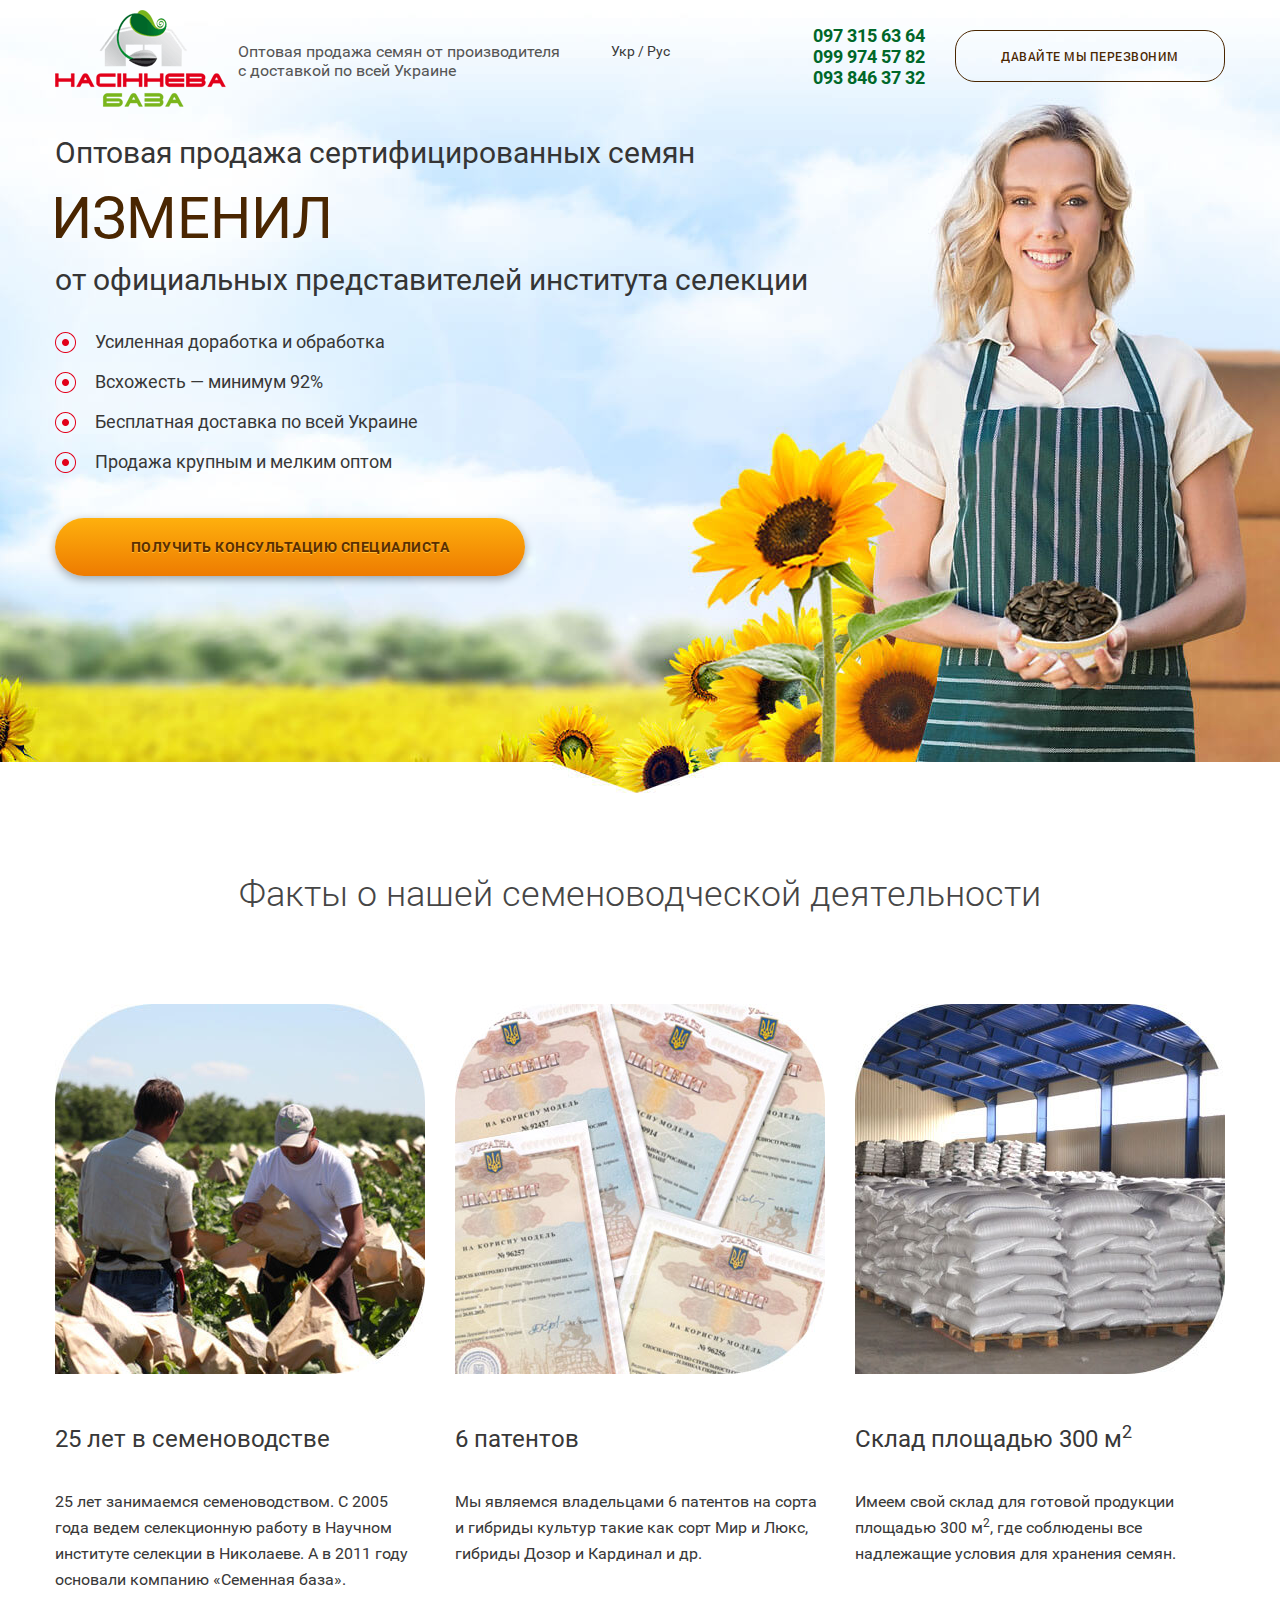
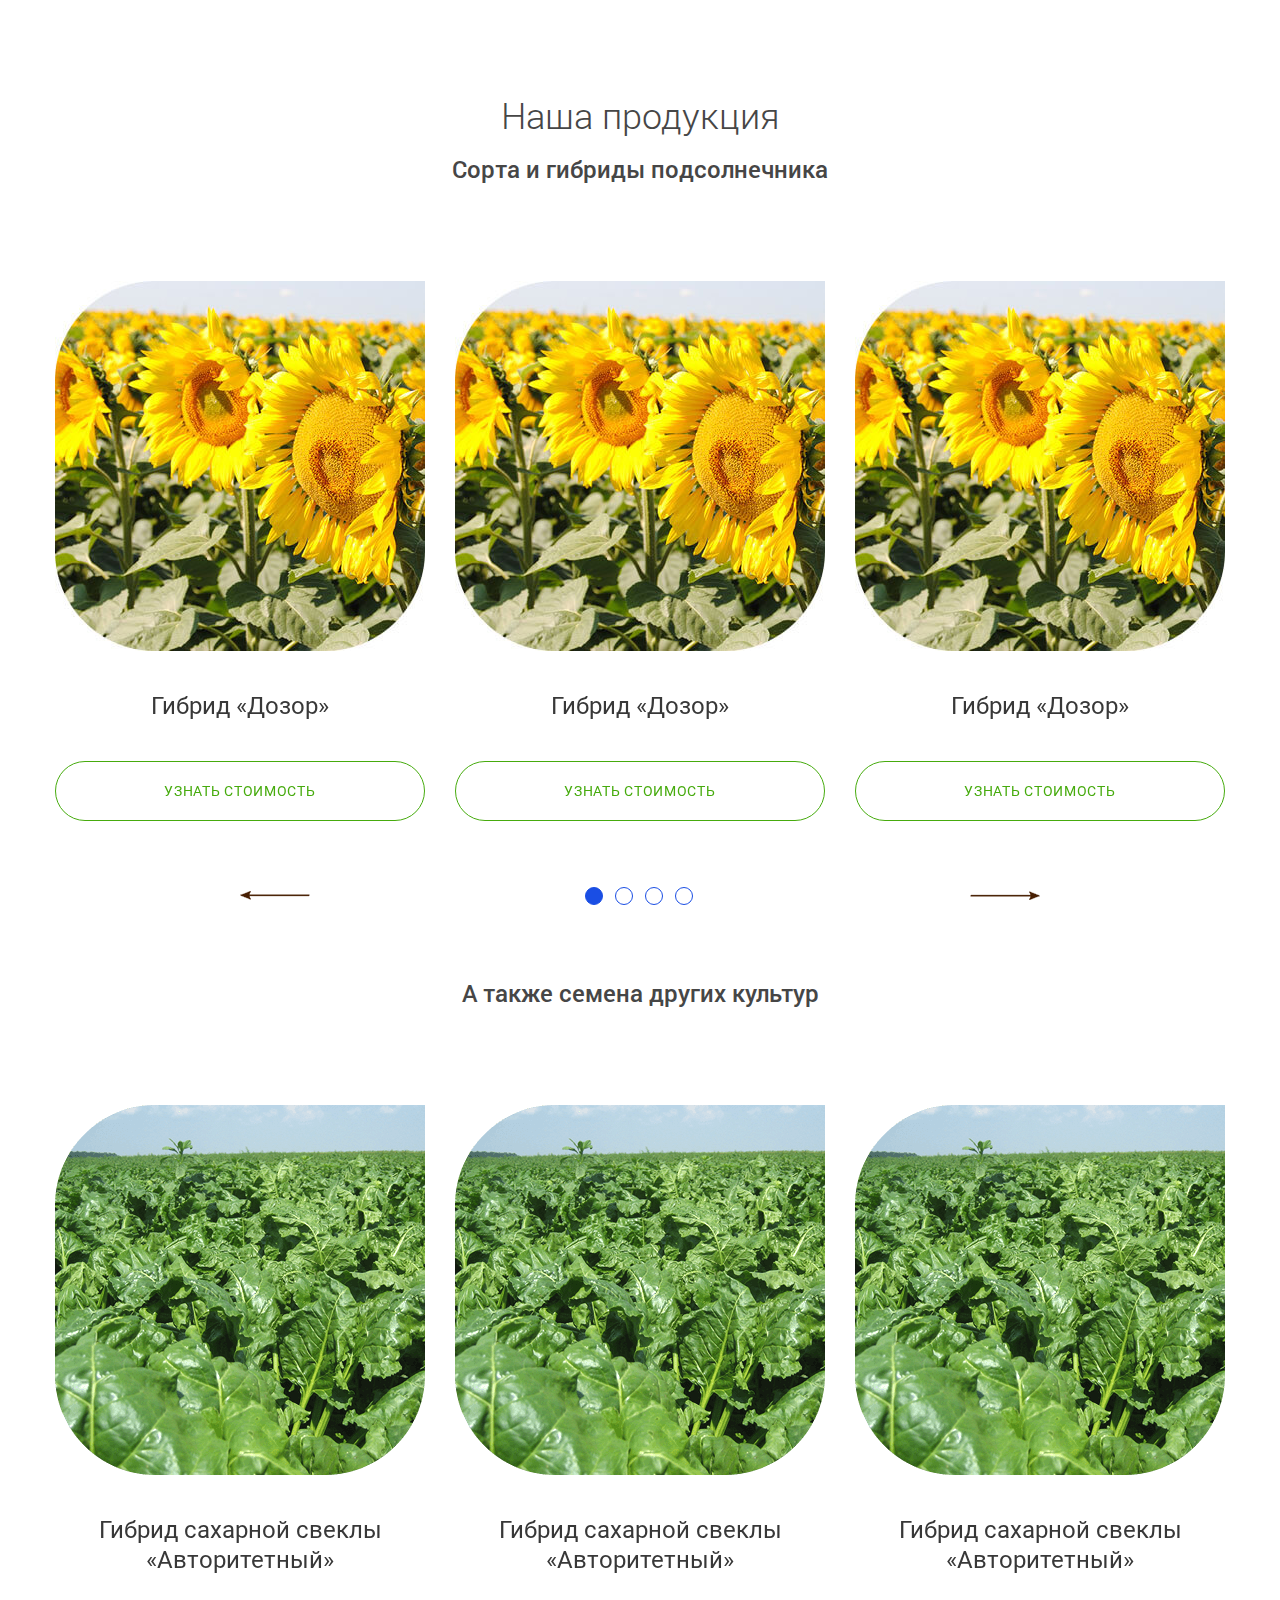
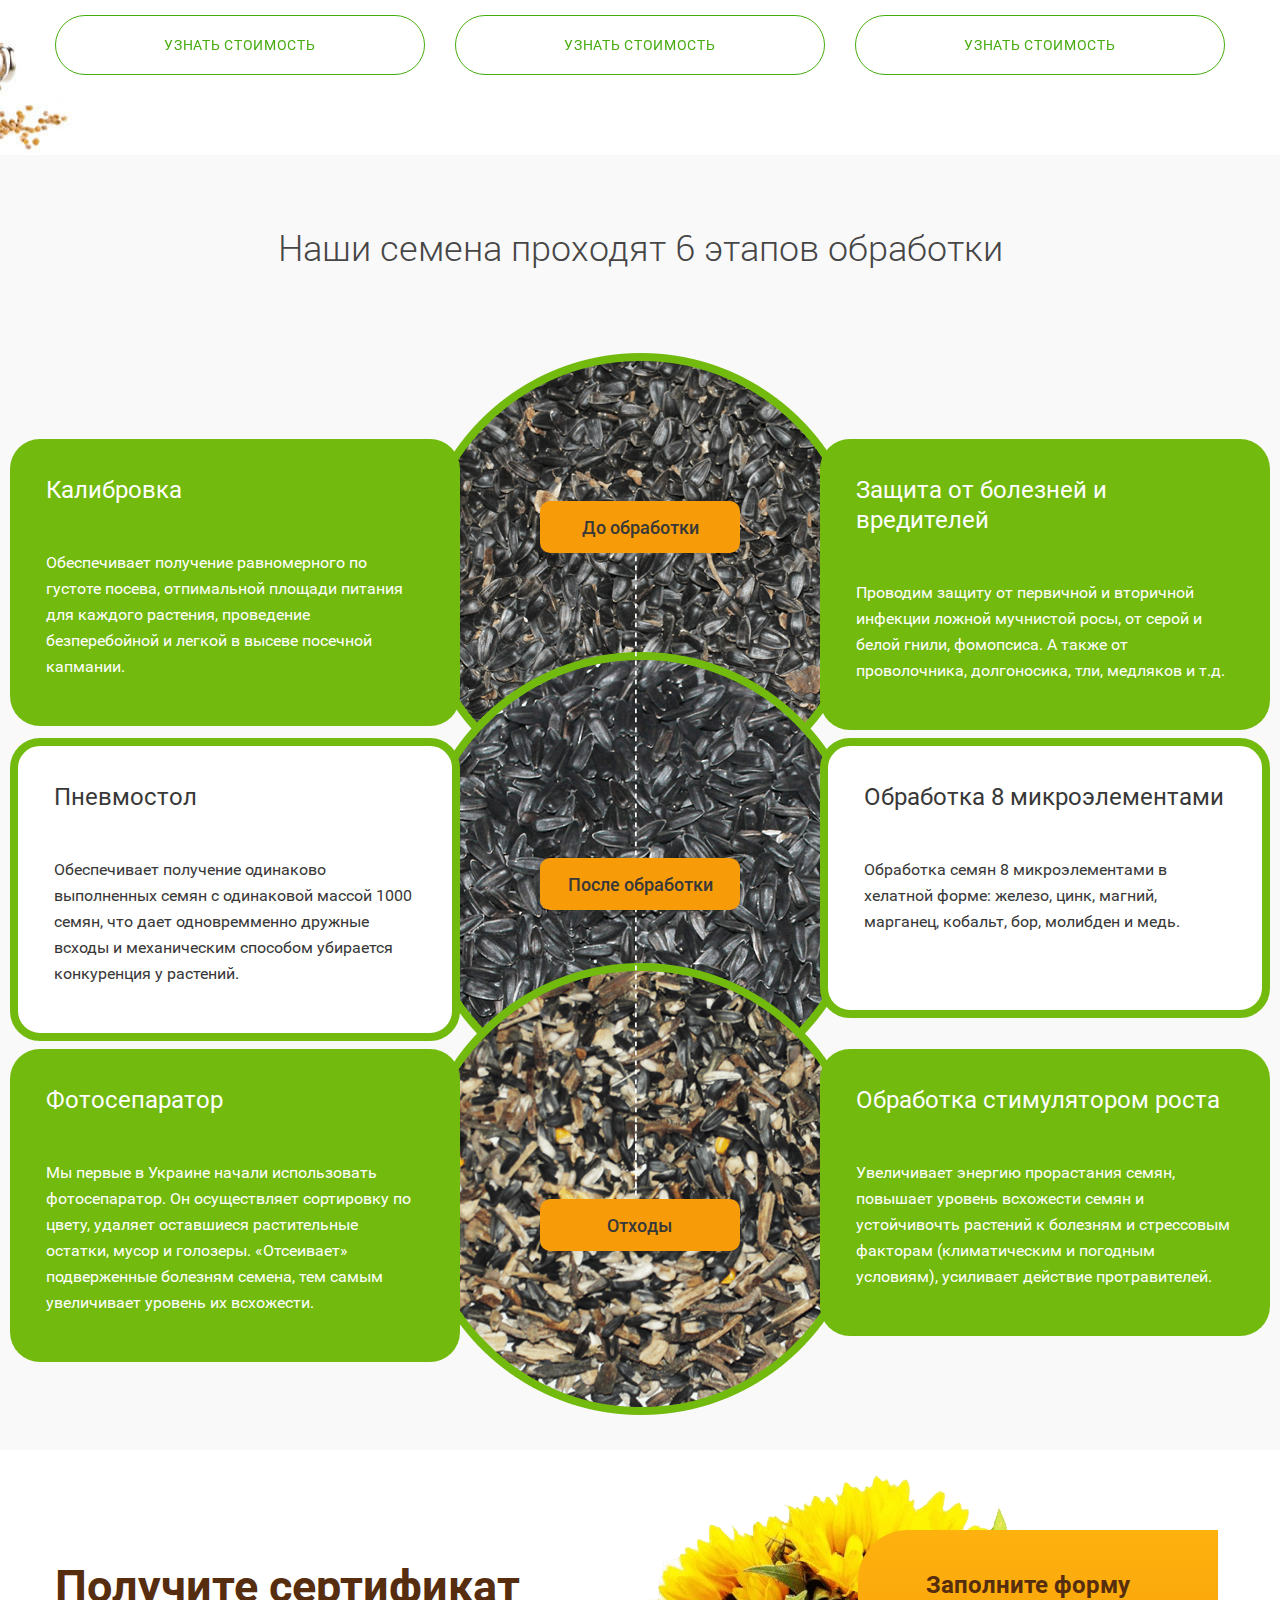
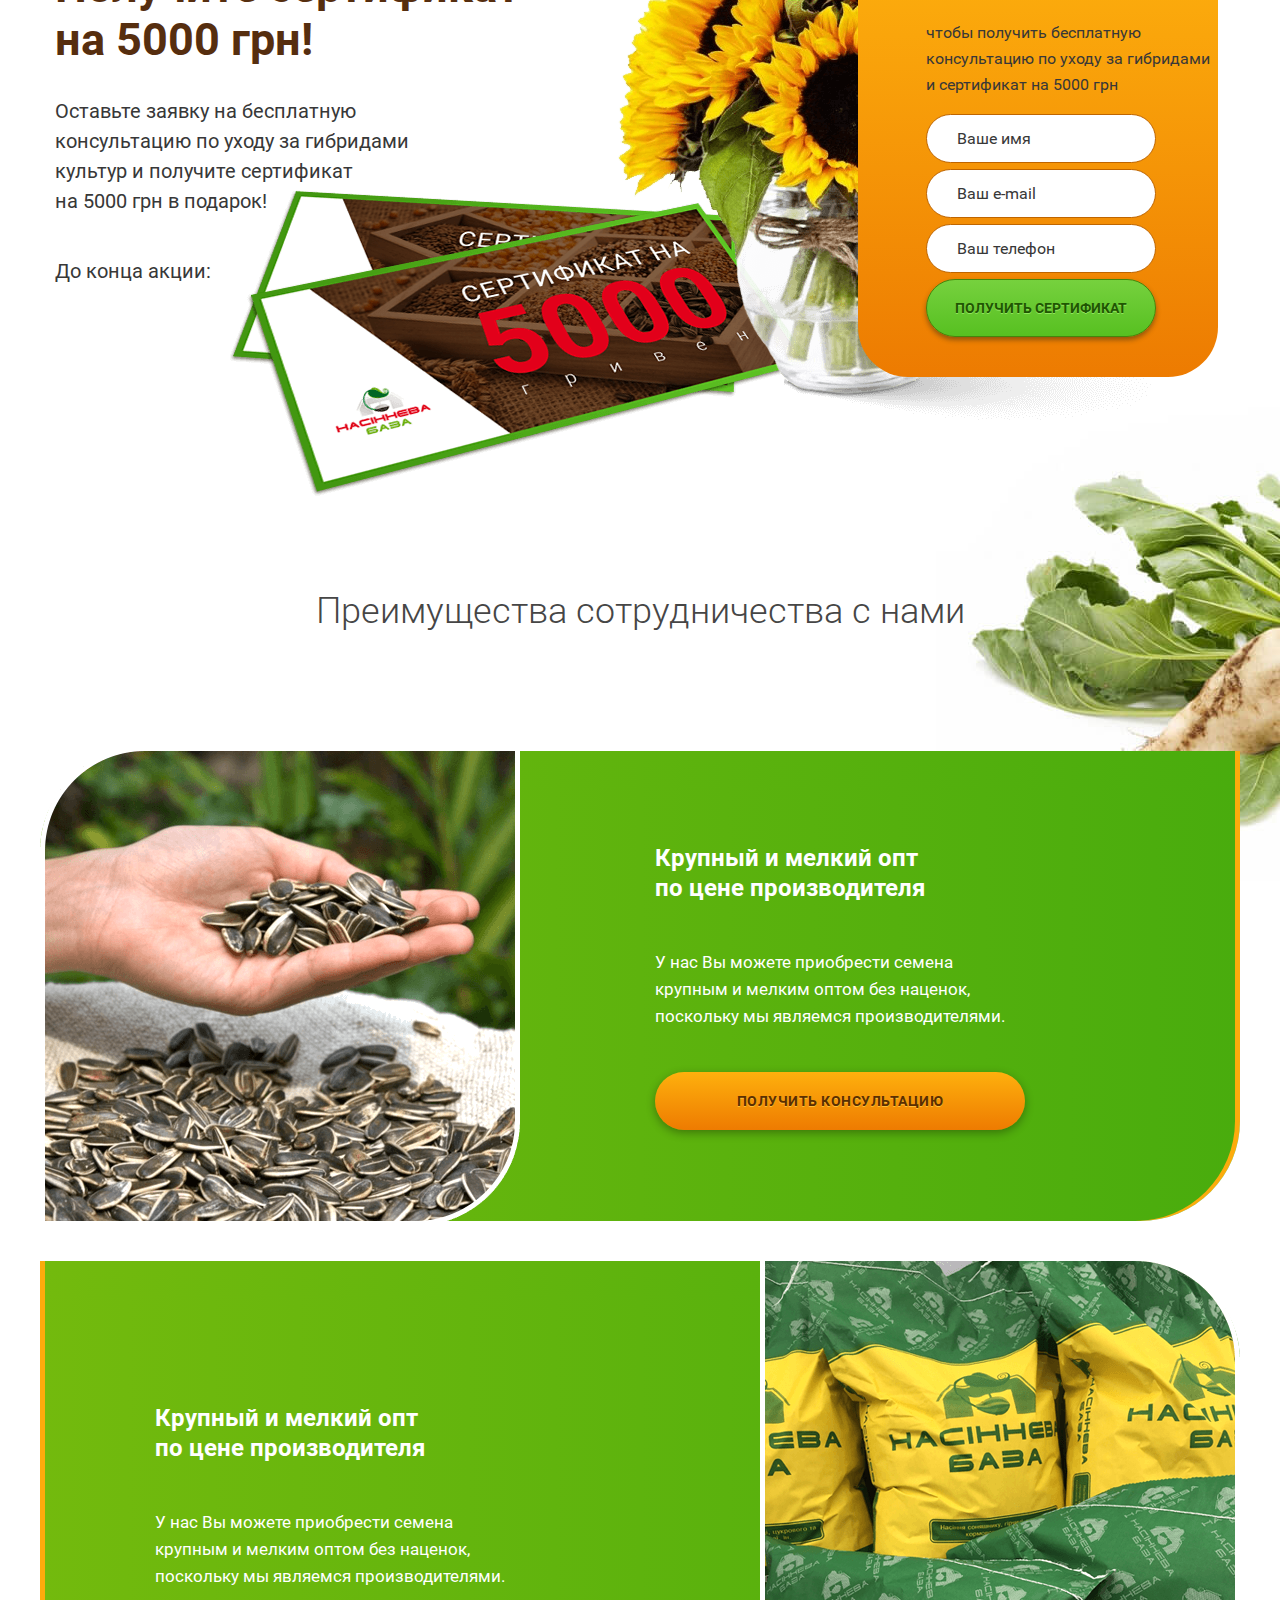
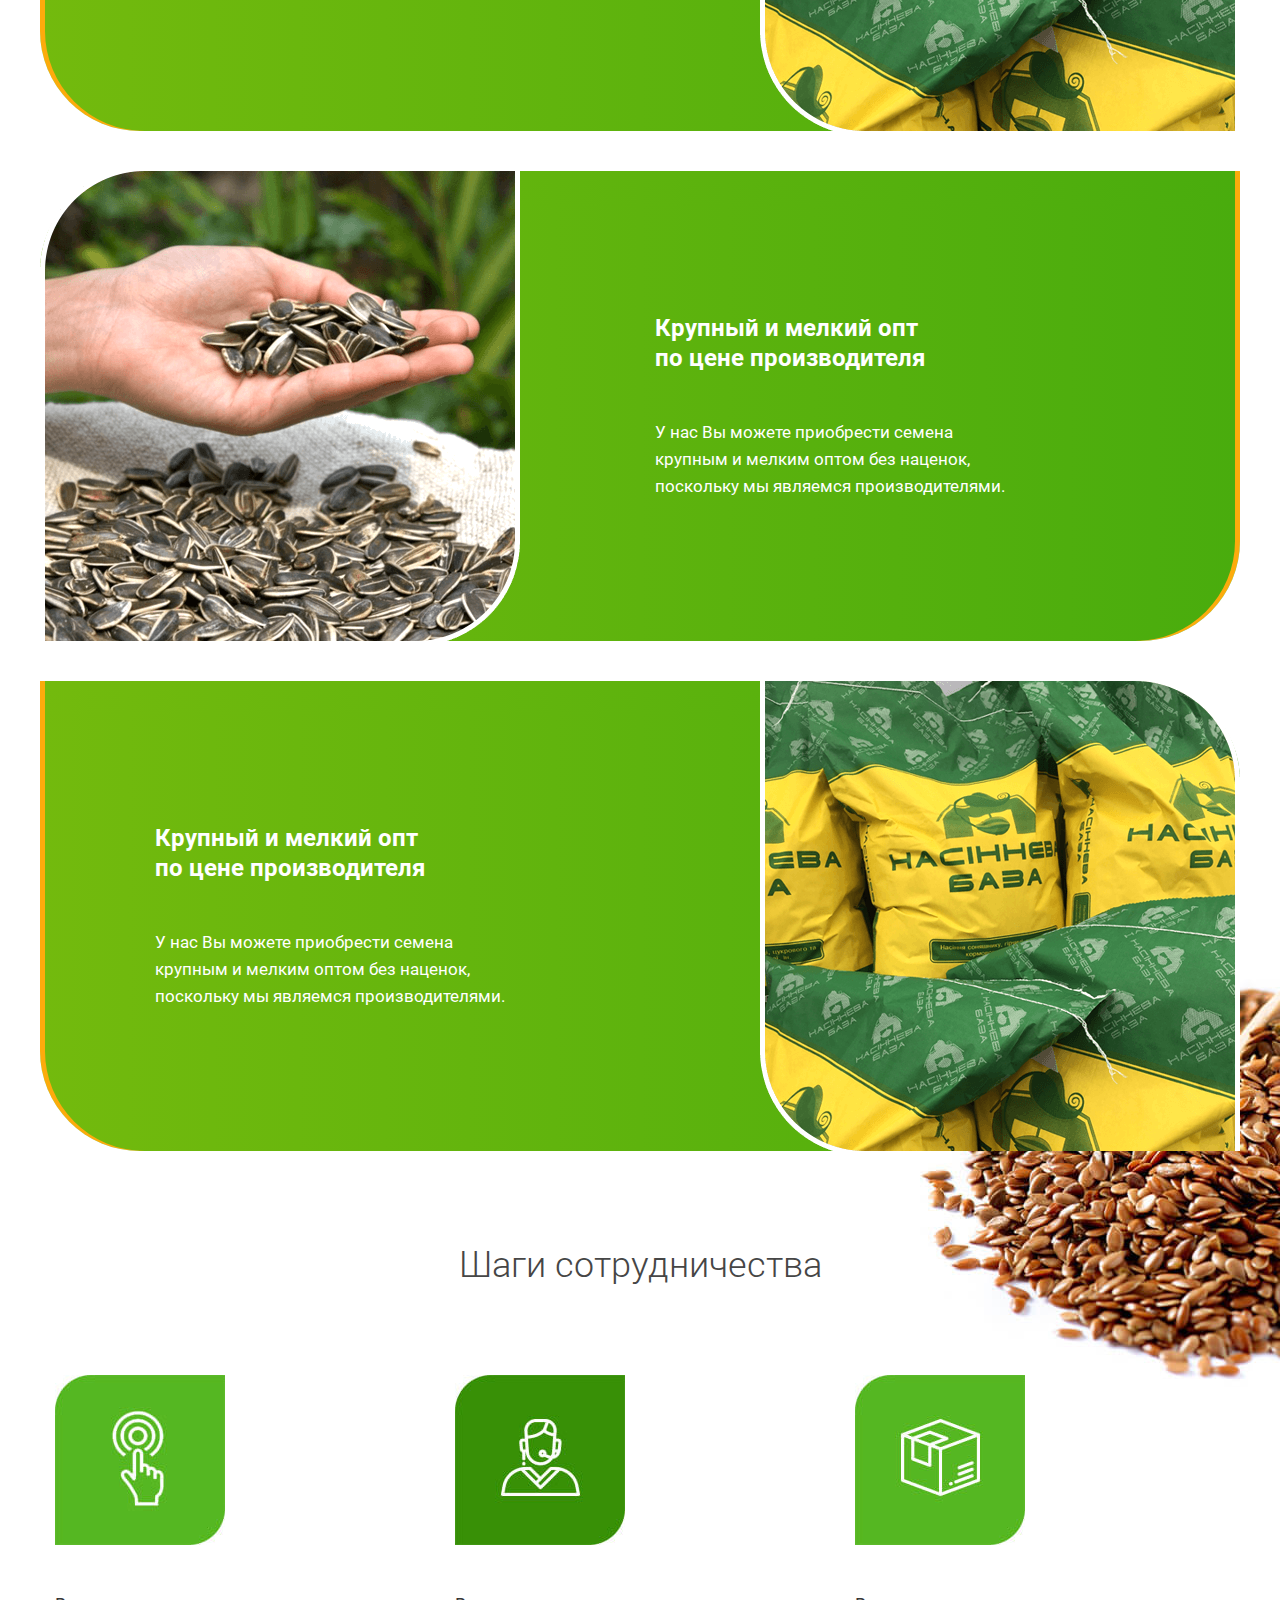
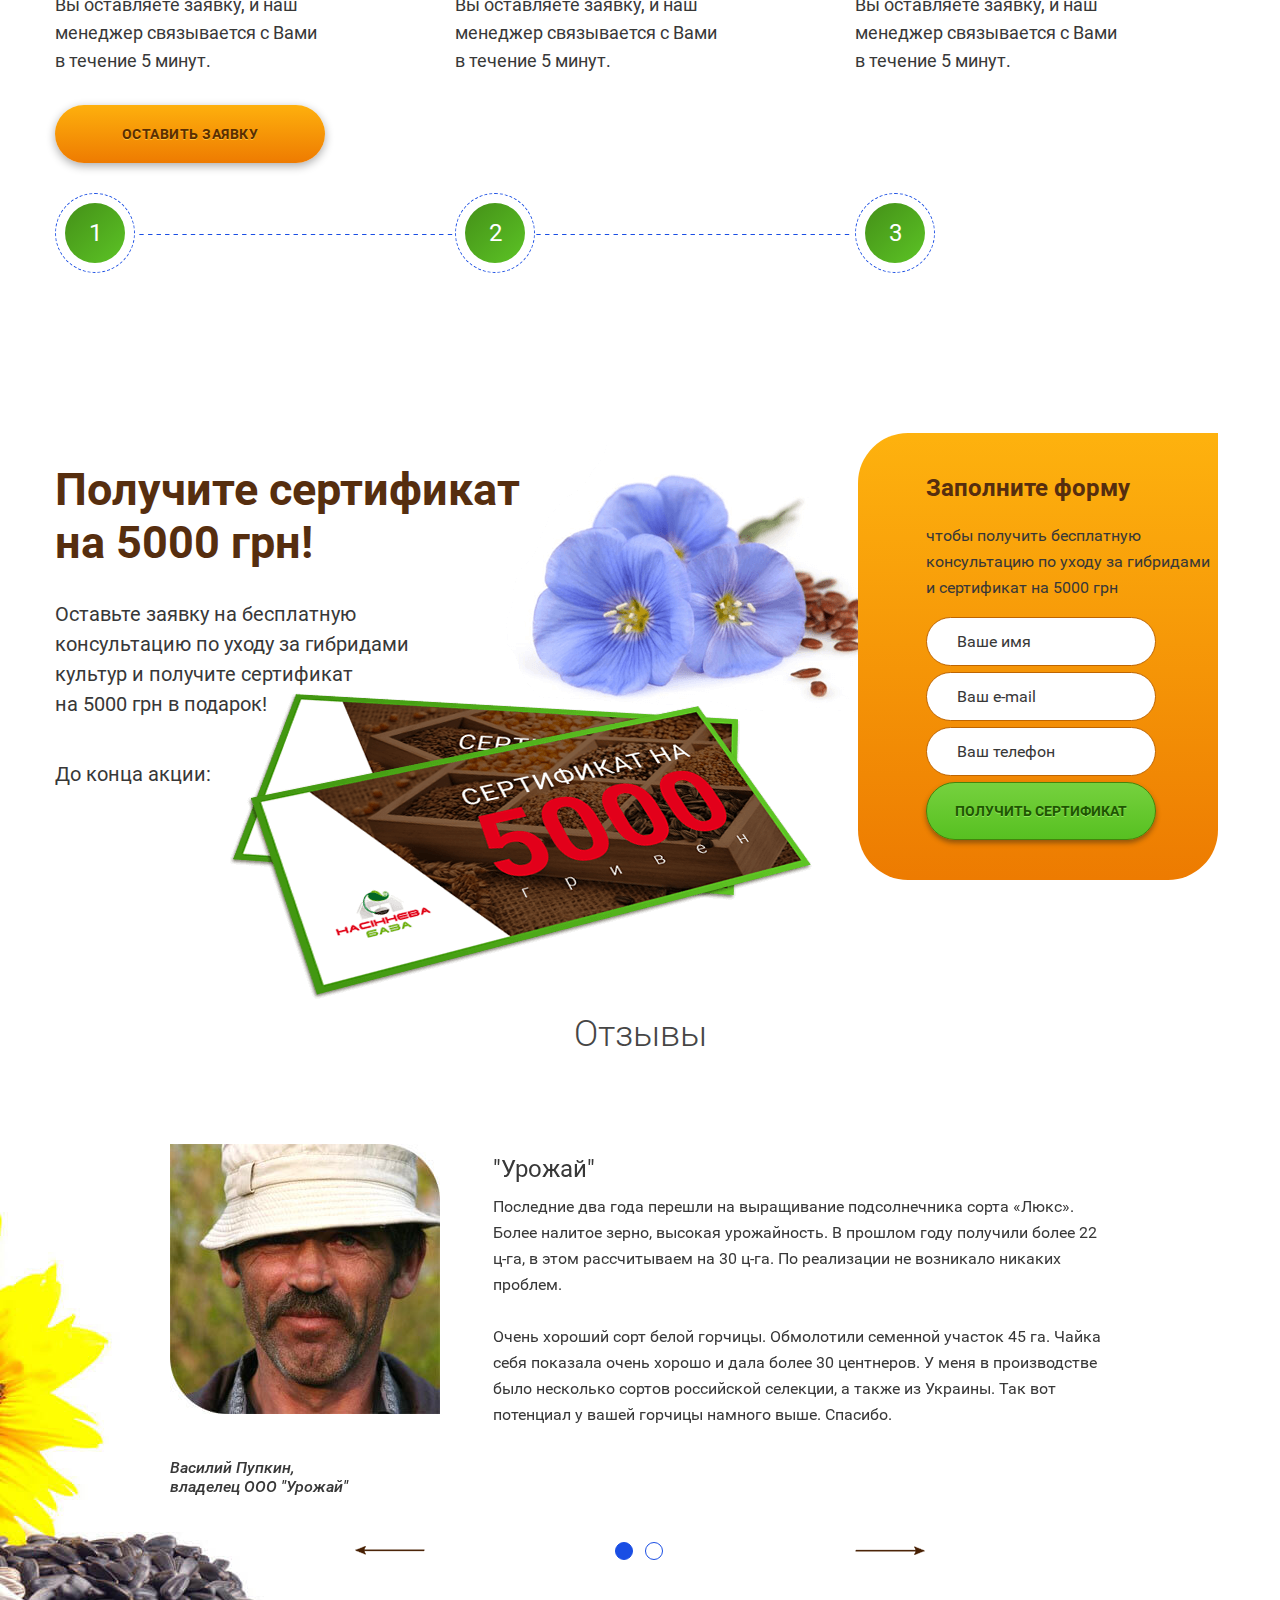
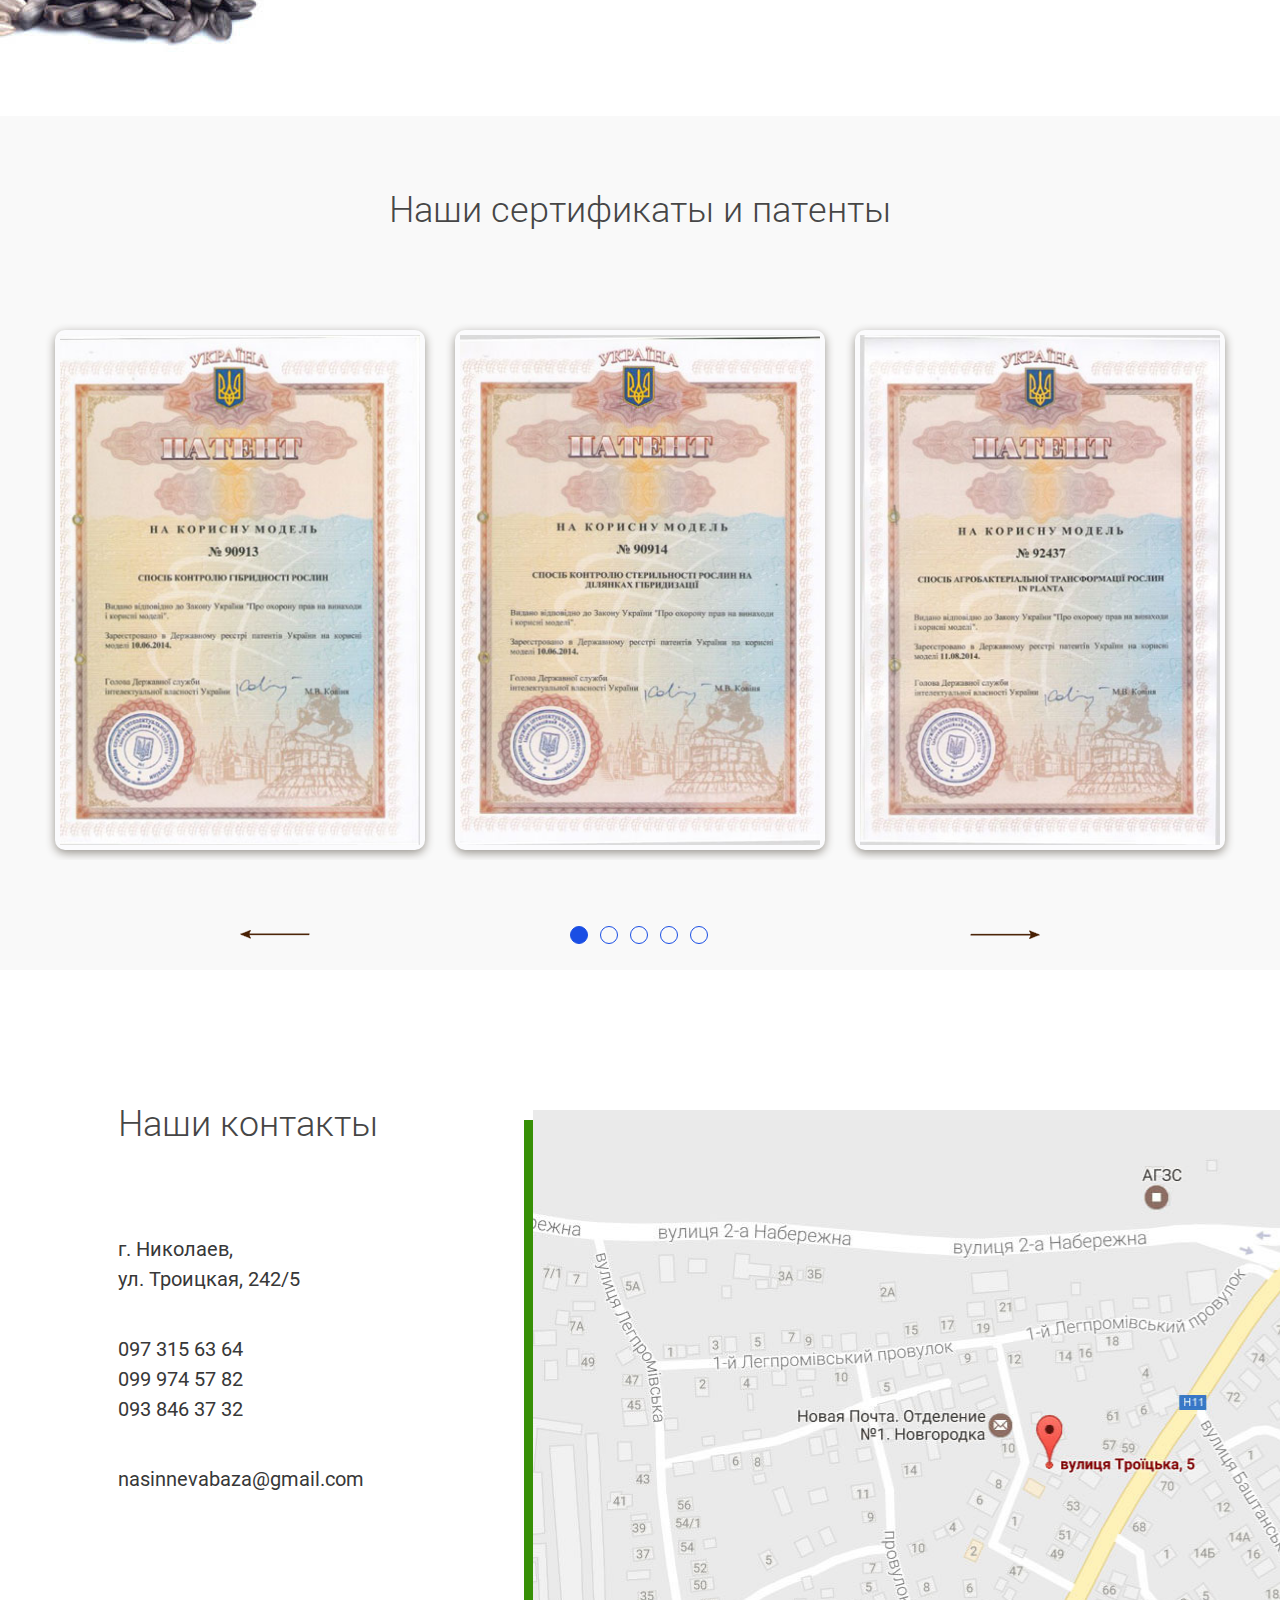
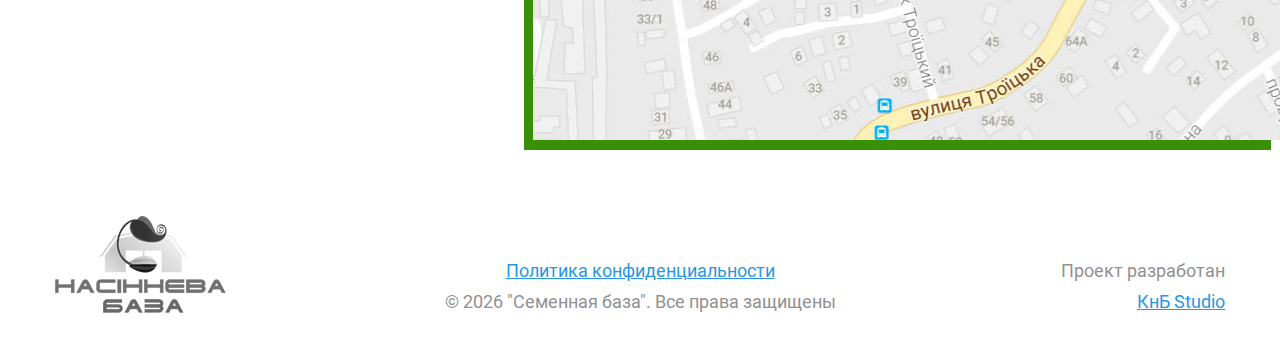
==== index.html @ 6f1fdbeb "first commit" ====
<!DOCTYPE html>
<html lang="en">
<head>
	<!--
		bottomCertForm
		topCertForm
	-->
	<meta charset="utf-8" />
	<title>Семенная база - Оптовая продажа семян от производителя с доставкой по всей Украине</title>
	<meta http-equiv="X-UA-Compatible" content="IE=edge" />
	<meta name="viewport" content="width=device-width, initial-scale=1, maximum-scale=1" />
	<link rel="stylesheet" href="libs/bootstrap/css/bootstrap.min.css">
	<link rel="icon" type="image/ico" href="favicon.ico" />
	<link rel="stylesheet" href="css/main.css" />
	<link rel="stylesheet" href="css/media.css" />
	<link rel="stylesheet" href="css/fonts.css" />
	<link rel="stylesheet" href="libs/animate/animate.min.css" />
	<link rel="stylesheet" href="libs/magnific-popup/magnific-popup.css" />
	<link rel="stylesheet" href="libs/slick/slick.css" />
	<link rel="stylesheet" href="libs/slick/slick-theme.css" />
</head>
<body>
	<div class="hidden">
		<div class="politics" id="politics">
			<h3>Политика конфиденциальности</h3>
			<div class="politics_text">
				<p>
				Ваша конфиденциальность очень важна для нас. Мы хотим, чтобы Ваша работа в Интернет по возможности была максимально приятной и полезной, и Вы совершенно спокойно использовали широчайший спектр информации, инструментов и возможностей, которые предлагает Интернет.<br><br>
				Личная информация Членов, собранная при регистрации (или в любое другое время) преимущественно используется для подготовки Продуктов или Услуг в соответствии с Вашими потребностями. Ваша информация не будет передана или продана третьим сторонам. Однако мы можем частично раскрывать личную информацию в особых случаях, описанных в «Согласии с рассылкой»<br><br>
				<b>Какие данные собираются на сайте</b><br>
				При добровольной регистрации на получение рассылки «Инсайдер интернет предпринимателя» вы отправляете свое Имя и E-mail через форму регистрации.<br><br>
				<b>С какой целью собираются эти данные</b><br>
				Имя используется для обращения лично к вам, а ваш e-mail для отправки вам писем рассылок, новостей тренинга, полезных материалов, коммерческих предложений.<br>
				Ваши имя и e-mail не передаются третьим лицам, ни при каких условиях кроме случаев, связанных с исполнением требований законодательства. Ваше имя и e-mail на защищенных серверах сервиса getresponse.com и используются в соответствии с его политикой конфиденциальности.<br><br>
				Вы можете отказаться от получения писем рассылки и удалить из базы данных свои контактные данные в любой момент, кликнув на ссылку для отписки, присутствующую в каждом письме.<br><br>
				<b>Как эти данные используются</b><br>
				На сайте www.vitalis.dp.ua используются куки (Cookies) и данные о посетителях сервиса Google Analytics.<br><br>
				При помощи этих данных собирается информация о действиях посетителей на сайте с целью улучшения его содержания, улучшения функциональных возможностей сайта и, как следствие, создания качественного контента и сервисов для посетителей.<br><br>
				Вы можете в любой момент изменить настройки своего браузера так, чтобы браузер блокировал все файлы cookie или оповещал об отправке этих файлов. Учтите при этом, что некоторые функции и сервисы не смогут работать должным образом.<br><br>
				<b> Как эти данные защищаются</b><br>
				Для защиты Вашей личной информации мы используем разнообразные административные, управленческие и технические меры безопасности. Наша Компания придерживается различных международных стандартов контроля, направленных на операции с личной информацией, которые включают определенные меры контроля по защите информации, собранной в Интернет.<br><br>
				Наших сотрудников обучают понимать и выполнять эти меры контроля, они ознакомлены с нашим Уведомлением о конфиденциальности, нормами и инструкциями.<br><br>
				Тем не менее, несмотря на то, что мы стремимся обезопасить Вашу личную информацию, Вы тоже должны принимать меры, чтобы защитить ее.<br><br>
				Мы настоятельно рекомендуем Вам принимать все возможные меры предосторожности во время пребывания в Интернете. Организованные нами услуги и веб-сайты предусматривают меры по защите от утечки, несанкционированного использования и изменения информации, которую мы контролируем. Несмотря на то, что мы делаем все возможное, чтобы обеспечить целостность и безопасность своей сети и систем, мы не можем гарантировать, что наши меры безопасности предотвратят незаконный доступ к этой информации хакеров сторонних организаций.<br><br>
				В случае изменения данной политики конфиденциальности вы сможете прочитать об этих изменениях на этой странице или, в особых случаях, получить уведомление на свой e-mail.<br><br>
				Для связи с администратором сайта по любым вопросам вы можете написать письмо на e-mail: vitalisdpua@gmail.com
			</p>
			</div>
		</div>
	</div>
	<div class="hidden">
		<div class="form_wrapper" id="">
			<h6>Заполните форму</h6>
			<p>и наш менеджер перезвонит Вам в течение 5 минут, чтобы ответить на все Ваши вопросы</p>
			<form method="post" id="" action="mail.php">
				<input type="hidden" name="project_name" value="Alfa filter" />
				<input type="hidden" name="form_subject" value="Заявка с лэндинга" />
				<input type="hidden" name="whatform" value="Форма - Задать вопрос специалисту" />
				<input type="text" name="name" placeholder="Ваше имя" />
				<input type="tel" name="phone" class="phone" placeholder="Ваш телефон" />
				<input type="email" name="email" placeholder="Ваш e-mail" />
				<button>Задать вопрос специалисту</button>
			</form>
		</div>
	</div>
	
	<!--BEGIN Header-->
	<header>
		<div class="container">
			<div class="row top_head">
				<div class="col-xs-3 col-sm-3 col-md-2 col-lg-2 top_logo">
					<img src="img/logo.png" alt="Логотип Семенная База">
				</div>
				<div class="col-xs-6 col-sm-4 col-md-4 col-lg-4 desc">
					Оптовая продажа семян от производителя<br> с доставкой по всей Украине
				</div>
				<div class="col-xs-3 col-sm-2 col-md-1 col-lg-1 lang">
					Укр / Рус
				</div>
				<div class="col-xs-3 col-sm-3 col-md-2 col-lg-2 top_phone">
					<a href="tel:+380973156364?call">097 315 63 64</a><br>
					<a href="tel:+380999745782?call">099 974 57 82</a><br>
					<a href="tel:+380938463732?call">093 846 37 32</a>
				</div>
				<div class="hidden-sm hidden-xs col-sm-3 col-md-3 col-lg-3 top_btn">
					<button>Давайте мы перезвоним</button>
				</div>
			</div>
			<div class="row main_head">
				<div class="col-xs-12 col-md-9 col-lg-9">
					<h2>Оптовая продажа сертифицированных семян</h2>
					<h1>Изменил</h1>
					<h3>от официальных представителей института селекции</h3>
					<ul>
						<li>Усиленная доработка и обработка</li>
						<li>Всхожесть — минимум 92%</li>
						<li>Бесплатная доставка по всей Украине</li>
						<li>Продажа крупным и мелким оптом </li>
					</ul>
					<button class="btn_orange">Получить консультацию специалиста</button>
				</div>
			</div>
		</div>
	</header>
	<!-- END Header-->

	<!-- fact -->
	<section class="fact">
		<!-- wow ZoomIn -->
		<div class="container">
			<h3>Факты о нашей семеноводческой деятельности</h3>
			<div class="row">
				<div class="col-md-4">
					<img src="img/fact_1.jpg" alt="Факт Семенная база">
					<h4>25 лет в семеноводстве</h4>
					<p>25 лет занимаемся семеноводством. С 2005 года ведем селекционную работу в Научном институте селекции в Николаеве. А в 2011 году основали компанию «Семенная база».</p>
				</div>
				<div class="col-md-4">
					<img src="img/fact_2.jpg" alt="Факт Семенная база">
					<h4>6 патентов</h4>
					<p>Мы являемся владельцами 6 патентов на сорта и гибриды культур такие как сорт Мир и Люкс, гибриды Дозор и Кардинал и др.</p>
				</div>
				<div class="col-md-4">
					<img src="img/fact_3.jpg" alt="Факт Семенная база">
					<h4>Склад площадью 300 м<sup>2</sup></h4>
					<p>Имеем свой склад для готовой продукции площадью 300 м<sup>2</sup>, где соблюдены все надлежащие условия для хранения семян. </p>
				</div>
			</div>
		</div>
	</section>
	<!-- END fact -->

	<!--product-->
	<section class="product">
		<div class="container">
			<div class="row">
				<h3>Наша продукция<br><span>Сорта и гибриды подсолнечника</span></h3>
				<div class="slider_wrapper">
					<div class="navigation_slider1">
						<div class="next next_product"></div>
						<div class="prev prev_product"></div>
					</div>
					<div class="product_slider">
						<div class="col-md-4">
							<img src="img/product_1.jpg" alt="Продукция Семенная База">
							<p>Гибрид «Дозор»</p>
							<a href="#" class="popup"><button class="btn_product">Узнать стоимость</button></a>
						</div>
						<div class="col-md-4">
							<img src="img/product_1.jpg" alt="Продукция Семенная База">
							<p>Гибрид «Дозор»</p>
							<a href="#" class="popup"><button class="btn_product">Узнать стоимость</button></a>
						</div>
						<div class="col-md-4">
							<img src="img/product_1.jpg" alt="Продукция Семенная База">
							<p>Гибрид «Дозор»</p>
							<a href="#" class="popup"><button class="btn_product">Узнать стоимость</button></a>
						</div>
						<div class="col-md-4">
							<img src="img/product_1.jpg" alt="Продукция Семенная База">
							<p>Гибрид «Дозор»</p>
							<a href="#" class="popup"><button class="btn_product">Узнать стоимость</button></a>
						</div>
					</div>
				</div>
			</div>
			<div class="row other_product">
				<h3><span>А также семена других культур</span></h3>
				<div class="slider_wrapper">
					<div class="navigation_slider4">
						<div class="next next_other"></div>
						<div class="prev prev_other"></div>
					</div>
					<div class="other_slider">
						<div class="col-md-4">
							<img src="img/product_1_1.jpg" alt="Продукция Семенная База">
							<p>Гибрид сахарной свеклы «Авторитетный»</p>
							<a href="#" class="popup"><button class="btn_product">Узнать стоимость</button></a>
						</div>
						<div class="col-md-4">
							<img src="img/product_1_1.jpg" alt="Продукция Семенная База">
							<p>Гибрид сахарной свеклы «Авторитетный»</p>
							<a href="#" class="popup"><button class="btn_product">Узнать стоимость</button></a>
						</div>
						<div class="col-md-4">
							<img src="img/product_1_1.jpg" alt="Продукция Семенная База">
							<p>Гибрид сахарной свеклы «Авторитетный»</p>
							<a href="#" class="popup"><button class="btn_product">Узнать стоимость</button></a>
						</div>
					</div>
				</div>
			</div>
		</div>
	</section>
	<!-- END product -->
	
	<!-- seeds -->
	<section class="seeds">
		<div class="container">
			<h3>Наши семена проходят 6 этапов обработки</h3>
			<div class="row">
				<div class="col-xs-12 col-md-5 left_seeds">
					<h4>Калибровка</h4>
					<p>Обеспечивает получение равномерного по густоте посева, отпимальной площади питания для каждого растения, проведение безперебойной и легкой в высеве посечной капмании.</p>
				</div>
				<div class="col-md-3">
					<img class="dash_seeds" src="img/seeds_dash.png" alt="">
					<img class="seeds_img" src="img/seeds_1.png" alt="">
					<div class="seeds_desc first_desc">
						<span>До обработки</span>
					</div>
				</div>
				<div class="col-xs-12 col-md-5 right_seeds">
					<h4>Защита от болезней и вредителей</h4>
					<p>Проводим защиту от первичной и вторичной инфекции ложной мучнистой росы, от серой и белой гнили, фомопсиса. А также от проволочника, долгоносика, тли, медляков и т.д.</p>
				</div>
			</div>
			<div class="row middle_seeds">
				<div class="col-xs-12 col-md-5 left_seeds">
					<h4>Пневмостол</h4>
					<p>Обеспечивает получение одинаково выполненных семян с одинаковой массой 1000 семян, что дает одновремменно дружные всходы и механическим способом убирается конкуренция у растений.</p>
				</div>
				<div class="col-md-3">
					<div class="circle_seeds">
						<img class="seeds_img" src="img/seeds_2.png" alt="">
						<div class="seeds_desc mid_desc">
							<span>После обработки</span>
						</div>
					</div>
				</div>
				<div class="col-xs-12 col-md-5 right_seeds">
					<h4>Обработка 8 микроэлементами</h4>
					<p>Обработка семян 8 микроэлементами в хелатной форме: железо, цинк, магний, марганец, кобальт, бор, молибден и медь.</p>
				</div>
			</div>
			<div class="row">
				<div class="col-xs-12 col-md-5 left_seeds">
					<h4>Фотосепаратор</h4>
					<p>Мы первые в Украине начали использовать фотосепаратор. Он осуществляет сортировку по цвету, удаляет оставшиеся растительные остатки, мусор и голозеры. «Отсеивает» подверженные болезням семена, тем самым увеличивает уровень их всхожести.</p>
				</div>
				<div class="col-md-3">
					<img class="seeds_img" class="last_seeds" src="img/seeds_3.png" alt="">
					<div class="seeds_desc last_desc">
						<span>Отходы</span>
					</div>
				</div>
				<div class="col-xs-12 col-md-5 right_seeds">
					<h4>Обработка стимулятором роста</h4>
					<p>Увеличивает энергию прорастания семян, повышает уровень всхожести семян и устойчивочть растений к болезням и стрессовым факторам (климатическим и погодным условиям), усиливает действие протравителей.</p>
				</div>
			</div>
		</div>
	</section>
	<!-- END seeds -->

	<!-- top cert -->
	<section class="top_cert cert">
		<div class="container">
			<div class="col-md-6 col-lg-6 left_cert">
				<!-- wow fadeInLeft -->
				<img src="img/cert_1.png" alt="Сертификат Семенная База">
				<h3>Получите сертификат<br> на 5000 грн!</h3>
				<p>Оставьте заявку на бесплатную<br> консультацию по уходу за гибридами<br> культур и получите  сертификат<br> на 5000 грн в подарок!</p>
				<p>До конца акции:</p>
				<script src="http://megatimer.ru/s/7a72c6fdb7f86439548e00f2938fb013.js"></script>
			</div>
			<div class="col-md-5 col-md-offset-1 col-lg-4 col-lg-offset-2 right_cert">
				<img src="img/cert_2.png" alt="Сертификат Семенная База">
				<div class="form_wrapper" id="topCertWrapper">
					<h6>Заполните форму</h6>
					<p>чтобы получить бесплатную консультацию по уходу за гибридами и сертификат на 5000 грн</p>
					<form class="form" id="topCertForm" method="post" action="">
						<input type="hidden" name="project_name" value="Alfa filter" />
						<input type="hidden" name="form_subject" value="Заявка с лэндинга" />
						<input type="hidden" name="whatform" value="Форма - Задать вопрос специалисту" />
						<input type="text" name="name" placeholder="Ваше имя" />
						<input type="email" name="email" placeholder="Ваш e-mail" />
						<input type="tel" name="phone" class="phone" placeholder="Ваш телефон" />
						<button class="btn_green">Получить сертификат</button>
					</form>
				</div>
				<a href="#topCertWrapper" class="popup"><button class="hidden_button btn_orange">Получить сертификат</button></a>
			</div>
		</div>
	</section>
	<!-- END top_cert -->
	
	<!-- advantage -->
	<section class="advantage">
		<div class="container">
			<h3>Преимущества сотрудничества с нами</h3>
			<div class="row right_adv">
				<div class="adv_row_inside"></div>
				<div class="col-md-5 adv_bg"></div>
				<div class="col-md-5 col-md-offset-1">
					<div class="adv_table">
						<div class="adv_cell">
							<h4>Крупный и мелкий опт<br> по цене производителя</h4>
							<p>У нас Вы можете приобрести семена<br> крупным и мелким оптом без наценок,<br> поскольку мы являемся производителями.</p>
							<a href="#" class="popup"><button class="btn_orange">Получить консультацию</button></a>
						</div>
					</div>
				</div>
			</div>
			<div class="row left_adv">
				<div class="col-md-5 col-md-push-7 adv_bg"></div>
				<div class="col-md-5 col-md-offset-1 col-md-pull-5">
					<div class="adv_table">
						<div class="adv_cell">
							<h4>Крупный и мелкий опт<br> по цене производителя</h4>
							<p>У нас Вы можете приобрести семена<br> крупным и мелким оптом без наценок,<br> поскольку мы являемся производителями.</p>
						</div>
					</div>
				</div>
			</div>
			<div class="row right_adv">
				<div class="col-md-5 adv_bg"></div>
				<div class="col-md-5 col-md-offset-1">
					<div class="adv_table">
						<div class="adv_cell">
							<h4>Крупный и мелкий опт<br> по цене производителя</h4>
							<p>У нас Вы можете приобрести семена<br> крупным и мелким оптом без наценок,<br> поскольку мы являемся производителями.</p>
						</div>
					</div>
				</div>
			</div>
			<div class="row left_adv">
				<div class="col-md-5 col-md-push-7 adv_bg"></div>
				<div class="col-md-5 col-md-offset-1 col-md-pull-5">
					<div class="adv_table">
						<div class="adv_cell">
							<h4>Крупный и мелкий опт<br> по цене производителя</h4>
							<p>У нас Вы можете приобрести семена<br> крупным и мелким оптом без наценок,<br> поскольку мы являемся производителями.</p>
						</div>
					</div>
				</div>
			</div>
		</div>
	</section>
	<!-- END advantage -->

	<!-- step -->
	<section class="step">
	<!-- wow anim -->
		<div class="container">
			<h3>Шаги сотрудничества</h3>
			<div class="row">
				<div class="col-sm-4 col-md-4">
					<img src="img/step_1.jpg" alt="">
					<p>Вы оставляете заявку, и наш менеджер связывается с Вами в течение 5 минут.</p>
					<a href="#" class="popup"><button class="btn_orange">Оставить заявку</button></a>
				</div>
				<div class="col-sm-4 col-md-4">
					<img src="img/step_2.jpg" alt="">
					<p>Вы оставляете заявку, и наш менеджер связывается с Вами в течение 5 минут.</p>
				</div>
				<div class="col-sm-4 col-md-4">
					<img src="img/step_3.jpg" alt="">
					<p>Вы оставляете заявку, и наш менеджер связывается с Вами в течение 5 минут.</p>
				</div>
			</div>
			<div class="row step_numbers">
				<div class="col-sm-4 col-md-4">
					<img src="img/step_dash.png" alt="">
					<div class="step_number_dash">
						<div class="step_number"><span>1</span></div>
					</div>
				</div>
				<div class="col-sm-4 col-md-4">
					<div class="step_number_dash">
						<div class="step_number"><span>2</span></div>
					</div>
				</div>
				<div class="col-sm-4 col-md-4">
					<div class="step_number_dash">
						<div class="step_number"><span>3</span></div>
					</div>
				</div>
			</div>
		</div>
	</section>
	<!-- END step -->

	<!-- bottom_cert -->
	<section class="cert bottom_cert">
		<div class="container">
			<div class="col-lg-6 col-md-6 left_cert">
				<img src="img/cert_1.png" alt="Сертификат Семенная База">
				<h3>Получите сертификат<br> на 5000 грн!</h3>
				<p>Оставьте заявку на бесплатную<br> консультацию по уходу за гибридами<br> культур и получите  сертификат<br> на 5000 грн в подарок!</p>
				<p>До конца акции:</p>
				<script src="http://megatimer.ru/s/7a72c6fdb7f86439548e00f2938fb013.js"></script>
			</div>
			<div class="col-md-5 col-md-offset-1 col-lg-4 col-lg-offset-2 right_cert">
				<img src="img/cert_3.png" alt="Сертификат Семенная База">
				<div class="form_wrapper" id="bottomCertWrapper">
					<h6>Заполните форму</h6>
					<p>чтобы получить бесплатную консультацию по уходу за гибридами и сертификат на 5000 грн</p>
					<form class="form" id="bottomCertForm" method="post" action="">
						<input type="hidden" name="project_name" value="Alfa filter" />
						<input type="hidden" name="form_subject" value="Заявка с лэндинга" />
						<input type="hidden" name="whatform" value="Форма - Задать вопрос специалисту" />
						<input type="text" name="name" placeholder="Ваше имя" />
						<input type="email" name="email" placeholder="Ваш e-mail" />
						<input type="tel" name="phone" class="phone" placeholder="Ваш телефон" />
						<button class="btn_green">Получить сертификат</button>
					</form>
				</div>
				<a href="#bottomCertWrapper" class="popup"><button class="btn_orange hidden_button">Получить сертификат</button></a>
			</div>
		</div>
	</section>
	<!-- END bottom_cert -->
	
	<!-- review -->
	<section class="review">
		<div class="container">
			<h3>Отзывы</h3>
			<div class="row">
				<div class="col-xs-12 col-lg-10 col-lg-offset-1">
					<div class="slider_wrapper">
						<div class="navigation_slider2">
							<div class="next next_review"></div>
							<div class="prev prev_review"></div>
						</div>
						<div class="review_slider">
							<div class="review_item">
								<div class="review_photo col-md-4">
									<img src="img/rev_1.jpg" alt="">
									<p>Василий Пупкин,<br> владелец ООО "Урожай"</p>
								</div>
								<div class="review_text col-md-8">
									<h4>"Урожай"</h4>
									<p>Последние два года перешли на выращивание подсолнечника сорта «Люкс». Более налитое зерно, высокая урожайность. В прошлом году получили более 22 ц-га, в этом рассчитываем на 30 ц-га. По реализации не возникало никаких проблем.<br><br>Очень хороший сорт белой горчицы. Обмолотили семенной участок 45 га. Чайка себя показала очень хорошо и дала более 30 центнеров. У меня в производстве было несколько сортов российской селекции, а также из Украины. Так вот потенциал у вашей горчицы намного выше. Спасибо.</p>
								</div>
							</div>
							<div class="review_item">
								<div class="review_photo col-md-4">
									<img src="img/rev_1.jpg" alt="">
									<p>Вася Пупкин,<br> владелец ООО "Урожай"</p>
								</div>
								<div class="review_text col-md-8">
									<h4>"Урожай"</h4>
									<p>Последние два года перешли на выращивание подсолнечника сорта «Люкс». Более налитое зерно, высокая урожайность. В прошлом году получили более 22 ц-га, в этом рассчитываем на 30 ц-га. По реализации не возникало никаких проблем.<br><br>Очень хороший сорт белой горчицы. Обмолотили семенной участок 45 га. Чайка себя показала очень хорошо и дала более 30 центнеров. У меня в производстве было несколько сортов российской селекции, а также из Украины. Так вот потенциал у вашей горчицы намного выше. Спасибо.</p>
								</div>
							</div>
						</div>
					</div>
				</div>
			</div>
		</div>
	</section>
	<!-- END review -->

	<!-- diploma -->
	<section class="diploma">
		<div class="container">
			<h3>Наши сертификаты и патенты</h3>
			<div class="row">
				<div class="slider_wrapper">
					<div class="navigation_slider3">
						<div class="next next_diploma"></div>
						<div class="prev prev_diploma"></div>
					</div>
					<div class="diploma_slider">
						<div class="col-md-4">
							<div class="diploma_item">
								<img src="img/dipl_1.jpg" alt="Сертификат Семенная База">
							</div>
						</div>
						<div class="col-md-4">
							<div class="diploma_item">
								<img src="img/dipl_2.jpg" alt="Сертификат Семенная База">
							</div>
						</div>
						<div class="col-md-4">
							<div class="diploma_item">
								<img src="img/dipl_3.jpg" alt="Сертификат Семенная База">
							</div>
						</div>
						<div class="col-md-4">
							<div class="diploma_item">
								<img src="img/dipl_4.jpg" alt="Сертификат Семенная База">
							</div>
						</div>
						<div class="col-md-4">
							<div class="diploma_item">
								<img src="img/dipl_5.jpg" alt="Сертификат Семенная База">
							</div>
						</div>
					</div>
				</div>
			</div>
		</div>
	</section>
	<!-- END diploma -->
	
	<!-- contact -->
	<section class="contact">
		<div class="container-fluid">
			<div class="col-md-4 col-lg-5">
				<div class="contact_data">
					<h3>Наши контакты</h3>
					<p>г. Николаев,<br> ул. Троицкая, 242/5</p>
					<p>
						<a href="tel:+380973156364?call">097 315 63 64</a><br>
						<a href="tel:+380999745782?call">099 974 57 82</a><br>
						<a href="tel:+380938463732?call">093 846 37 32</a>
					</p>
					<p><a href="mailto:nasinnevabaza@gmail.com">nasinnevabaza@gmail.com</a></p>
				</div>
			</div>
			<div class="map"></div>
		</div>
	</section>
	<!-- END contact -->
		
	<!-- footer -->
	<footer>
		<div class="container">
			<div class="row">
				<div class="col-md-3 col-xs-12 footer_logo">
					<img src="img/footer_logo.png" alt="Логотип Семенная База">
				</div>
				<div class="col-md-6 col-xs-12 copyright">
					<span><a class="popup" href="#politics">Политика конфиденциальности</a></span>
					<p>&copy; <script type="text/javascript">var mdate = new Date(); document.write(mdate.getFullYear());</script> "Семенная база". Все права защищены</p>
				</div>
				<div class="col-md-3 col-xs-12 made_by">
					<p>Проект разработан</p>
					<span>КнБ Studio</span>
				</div>
			</div>
		</div>
	</footer>
	<!--[if lt IE 9]>
	<script src="libs/html5shiv/es5-shim.min.js"></script>
	<script src="libs/html5shiv/html5shiv.min.js"></script>
	<script src="libs/html5shiv/html5shiv-printshiv.min.js"></script>
	<script src="libs/respond/respond.min.js"></script>
	<![endif]-->

	<script src="libs/jquery/jquery-2.1.4.min.js"></script>
	<script src="libs/jquery-ui/jquery-ui.min.js"></script>
	<script src="libs/bootstrap/js/bootstrap.min.js"></script>
	<script src="libs/magnific-popup/jquery.magnific-popup.min.js"></script>
	<script src="libs/slick/slick.min.js"></script>
	<script src="libs/maskedinput/jquery.maskedinput.min.js"></script>
	<script src="libs/validation/jquery.validate.min.js"></script>
	<script src="libs/scroll2id/PageScroll2id.min.js"></script>
	<script src="libs/animate/wow.min.js"></script>
	<script>
		new WOW().init();
	</script>
	<script src="js/common.js"></script>
	
</body>
</html>
---- css/main.css ----
body {
	font: 16px "Roboto-Regular", sans-serif;
	min-width: 320px;
	position: relative;
	max-width: 1920px;
	margin: 0 auto;
	color: #383838;
	overflow-x: hidden;
	margin-top: 10px;
}
a, a:focus, a:hover {
	color: inherit;
}
.relative {
	position: relative;
}
button {
	text-transform: uppercase;
	border: none;
	background: none;
}
button, input, .thumbnail, .slick-slide, img, ul, li, a, a:focus, div, div:focus textarea, textarea:focus {
	outline: none;
}
.politics {
	background-color: #fff;
}
.politics p {
	font-size: 18px;
	color: #000;
}
.politics_text {
	padding: 20px 40px;
}
.politics h3 {
	background: #1782ab;
	font-size: 24px;
	color: #fff;
	text-transform: uppercase;
	text-align: center;
	padding: 20px 0;
	margin: 0;
}
@media only screen and (max-width : 767px) {
	.politics h3 {
		font-size: 23px;
	}
}
section {
	padding: 80px 0;
	position: relative;
}
section h6 {
	font-weight: bold;
	font-size: 24px;
}
section h4 {
	line-height: 30px;
	font-size: 24px;
}
section h3 {
	font: 36px "Roboto-Light", sans-serif;
	color: #464646;
	line-height: 24px;
	text-align: center;
	margin: 0 0 100px;
}
section h3 span {
	font: 24px "Roboto-Medium", sans-serif;
	line-height: 24px;
	display: block;
	margin-top: 30px;
}
ul {
	list-style-type: none;
	padding: 0;
}
.slider_wrapper {
	position: relative;
}
.next, .prev {
	width: 70px;
	height: 9px;
	z-index: 1;
	position: relative;
	cursor: pointer;
}
.next {
	background-image: url(../img/next.png);
	float: right;
	transition: all ease .5s;
}
.prev {
	background-image: url(../img/prev.png);
	float: left;
	transition: all ease .5s;
}
.next:hover {
	background-image: url(../img/next_hover.png);
	transition: all ease .5s;
}
.prev:hover {
	background-image: url(../img/prev_hover.png);
	transition: all ease .5s;
}
.thanks_body {
	background-image: url(../img/);
	background-repeat: no-repeat;
	background-position-x: center;
	margin: 0;
	height: 100%;
	color: #fff;
}
footer p {
	color: #919191;
	font-size: 18px;
}
footer span {
	text-decoration: underline;
	color: #2897e5;
	display: block;
	font-size: 18px;
}
.footer_logo {
	top: -24px;
}
.made_by p {
	margin-bottom: 10px;
}
.copyright p {
	margin-top: 10px;
}
.copyright {
	text-align: center;
	padding-top: 20px;
}
.made_by {
	text-align: right;
	padding-top: 20px;
}
.form_wrapper {
	padding: 40px 0 40px 68px;
	background: -webkit-linear-gradient(to bottom, #feb20e, #ed7b01);
	background: -moz-linear-gradient(to bottom, #feb20e, #ed7b01);
	background: -o-linear-gradient(to bottom, #feb20e, #ed7b01);
	background: -ms-linear-gradient(to bottom, #feb20e, #ed7b01);
	background: linear-gradient(to bottom, #feb20e, #ed7b01);
	max-width: 360px;
	border-radius: 50px 0 50px 50px;
	margin: auto;
	position: relative;
}
.form_wrapper h6 {
	font: 24px "Roboto-Bold", sans-serif;
	color: #562e0f;
	line-height: 30px;
	margin: 0 0 20px 0;
}
.form_wrapper p {
	line-height: 26px;
}
label.error {
	color: red;
}
.form input::-webkit-input-placeholder {
	color: #383838;
	overflow: visible;
}
.form input::-moz-placeholder {
	color: #383838;
	overflow: visible;
}
.form input:-ms-input-placeholder {
	color: #383838;
	overflow: visible;
}
.form input:-moz-placeholder {
	color: #383838;
	overflow: visible;
}
.form textarea::-webkit-input-placeholder {
	color: #383838;
	overflow: visible;
}
.form textarea::-moz-placeholder {
	color: #383838;
	overflow: visible;
}
.form textarea:-ms-input-placeholder {
	color: #383838;
	overflow: visible;
}
.form textarea:-moz-placeholder {
	color: #383838;
	overflow: visible;
}
.form {
	max-width: 230px;
}
.form input {
	width: 100%;
	-webkit-border-radius: 30px;
	-ms-border-radius: 30px;
	-moz-border-radius: 30px;
	-o-border-radius: 30px;
	border-radius: 30px;
	margin-top: 6px;
	color: #383838;
	padding: 14px 0;
	border: 1px solid #bf6500;
	text-indent: 30px;
}
.form button {
	width: 100%;
	margin-top: 6px;
	padding: 20px 0;
}
header {
	background-image: url(../img/main_bg.jpg);
	background-repeat: no-repeat;
	background-position: center top;
	min-height: 790px;
}
.top_btn {
	padding-top: 20px;
}
.top_btn button {
	color: #4a2601;
	width: 100%;
	letter-spacing: .5px;
	font: 12px "Roboto-Medium", sans-serif;
	max-width: 270px;
	border: 1px solid #4a2601;
	padding: 17px 0;
	-webkit-border-radius: 20px;
	-moz-border-radius: 20px;
	-ms-border-radius: 20px;
	-o-border-radius: 20px;
	border-radius: 20px;
	background-color: rgba(251,246,215,0);
	transition: all ease .5s;
}
.top_btn button:hover {
	color: #fff;
	background-color: #4a2601;
	transition: all ease .5s;
}
.btn_green {
	font: 14px "Roboto-Bold", sans-serif;
	color: #1f5602;
	text-shadow: 0 1px #91e55d;
	-webkit-box-shadow: 0 3px 5px rgba(45,36,21,.47);
	-moz-box-shadow: 0 3px 5px rgba(45,36,21,.47);
	box-shadow: 0 3px 5px rgba(45,36,21,.47);
	background: -webkit-linear-gradient(to top, #57c021, #76d13e);
	background: -moz-linear-gradient(to top, #57c021, #76d13e);
	background: -ms-linear-gradient(to top, #57c021, #76d13e);
	background: -o-linear-gradient(to top, #57c021, #76d13e);
	background: linear-gradient(to top, #57c021, #76d13e);
	border: 1px solid #44850c;
	-webkit-border-radius: 30px;
	-moz-border-radius: 30px;
	-ms-border-radius: 30px;
	-o-border-radius: 30px;
	border-radius: 30px;
}
.btn_green:hover {
	background: -webkit-linear-gradient(to bottom, #57c021, #76d13e);
	background: -moz-linear-gradient(to bottom, #57c021, #76d13e);
	background: -ms-linear-gradient(to bottom, #57c021, #76d13e);
	background: -o-linear-gradient(to bottom, #57c021, #76d13e);
	background: linear-gradient(to bottom, #57c021, #76d13e);
}
.btn_product {
	width: 100%;
	padding: 11px 0;
	max-width: 370px;
	font-size: 14px;
	letter-spacing: .05em;
	line-height: 36px;
	color: #46ab0d;
	border: 1px solid #46ab0d;
	-webkit-border-radius: 30px;
	-moz-border-radius: 30px;
	-ms-border-radius: 30px;
	-o-border-radius: 30px;
	-webkit-border-radius: 30px;
	-moz-border-radius: 30px;
	-ms-border-radius: 30px;
	-o-border-radius: 30px;
	border-radius: 30px;
	transition: all ease .5s;
}
.btn_product:hover {
	background-color: #55b00d;
	border: 1px solid #55b00d;
	color: #fff;
	transition: all ease .5s;
}
.btn_orange {
	font: 14px "Roboto-Bold", sans-serif;
	color: #5a2f01;
	letter-spacing: .5px;
	text-shadow: 0 1px #ffbe38;
	-webkit-box-shadow: 0 3px 10px rgba(0,0,0,.33);
	-moz-box-shadow: 0 3px 10px rgba(0,0,0,.33);
	-ms-box-shadow: 0 3px 10px rgba(0,0,0,.33);
	-o-box-shadow: 0 3px 10px rgba(0,0,0,.33);
	box-shadow: 0 3px 10px rgba(0,0,0,.33);
	background: -webkit-linear-gradient(to top, #ee7b01, #feb00d);
	background: -moz-linear-gradient(to top, #ee7b01, #feb00d);
	background: -ms-linear-gradient(to top, #ee7b01, #feb00d);
	background: -o-linear-gradient(to top, #ee7b01, #feb00d);
	background: linear-gradient(to top, #ee7b01, #feb00d);
	-webkit-border-radius: 30px;
	-moz-border-radius: 30px;
	-ms-border-radius: 30px;
	-o-border-radius: 30px;
	border-radius: 30px;
	padding: 21px 0;
}
.btn_orange:hover {
	background: -webkit-linear-gradient(to bottom, #ee7b01, #feb00d);
	background: -moz-linear-gradient(to bottom, #ee7b01, #feb00d);
	background: -ms-linear-gradient(to bottom, #ee7b01, #feb00d);
	background: -o-linear-gradient(to bottom, #ee7b01, #feb00d);
	background: linear-gradient(to bottom, #ee7b01, #feb00d);
}
header .btn_orange {
	width: 100%;
	max-width: 470px;
}
header h3 {
	color: #353535;
	font-size: 30px;
	margin-top: 10px;
	margin-bottom: 26px;
}
h1{
	color: #4a2601;
	font-size: 58px;
	text-transform: uppercase;
	margin-top: 15px;
	line-height: 69px;
	position: relative;
	left: -4px;
}
h2 {
	color: #353535;
	font-size: 30px;
	margin-top: 29px;
}
.desc {
	color: #555555;
	padding-top: 32px;
	position: relative;
	left: -17px;
}
.lang {
	padding-top: 33px;
	position: relative;
	left: -44px;
	font-size: 14px;
}
.top_phone {
	font: 18px "Roboto-Bold", sans-serif;
	color: #006729;
	text-align: right;
	padding-top: 15px;
}
header ul {
	font-size: 18px;
	line-height: 40px;
	text-indent: 40px;
	margin-bottom: 36px;
}
header ul li {
	background-image: url(../img/ul_marker.png);
	background-repeat: no-repeat;
	background-position: 0 center;
}
.fact h4 {
	margin: 50px 0 35px;
}
.fact p {
	line-height: 26px;
}
.fact img {
	width: 100%;
	max-width: 370px;
}
.product {
	background-image: url(../img/product_bg.jpg);
	background-position: center 116%;
	background-repeat: no-repeat;
	padding-top: 20px;
}
.product p {
	line-height: 30px;
	font-size: 24px;
	margin: 40px 0;
	text-align: center;
}
.product img {
	width: 100%;
	max-width: 370px;
}
.next_product {
	right: 0;
}
.prev_product {
	left: 0;
}
.navigation_slider1, .navigation_slider3 {
	position: absolute;
	bottom: -80px;
	width: 100%;
	height: 10px;
	padding: 0 200px;
}
.navigation_slider2 {
	position: absolute;
	bottom: -50px;
	width: 100%;
	height: 10px;
	padding: 0 200px;
}
.navigation_slider4 {
	bottom: 0;
	position: absolute;
	width: 100%;
	height: 10px;
	padding: 0 200px;
}
.dot {
	width: 18px;
	height: 18px;
	-webkit-border-radius: 50%;
	-moz-border-radius: 50%;
	-ms-border-radius: 50%;
	-o-border-radius: 50%;
	border-radius: 50%;
	background-color: rgba(0,0,0,0);
	border: solid 1px #1a4ee4;
}
.slick-active .dot {
	background-color: #1a4ee4;
}
.slick-dots {
	bottom: -10px!important;
	right: 0;
	left: 0;
	margin: 0 auto;
}
.other_product {
	margin-top: 100px;
}
.seeds {
	background-color: #f9f9f9;
}
.seeds h3 {
	margin-bottom: 180px;
}
.seeds .row {
	margin-bottom: 8px;
}
.seeds .col-md-5 {
	-webkit-border-radius: 30px;
	-moz-border-radius: 30px;
	-ms-border-radius: 30px;
	-o-border-radius: 30px;
	border-radius: 30px;
	background-color: #72ba0d;
	min-height: 280px;
	padding: 36px;
	z-index: 1;
}
.seeds .middle_seeds .col-md-5 {
	background-color: #fff;
	border: 8px solid #72ba0d;
}
.seeds .col-md-5.left_seeds {
	left: -30px;
}
.seeds .col-md-5.right_seeds {
	right: -30px;
}
.seeds .col-md-3 {
	min-height: 280px;
}
.seeds h4 {
	font-size: 24px;
	color: #fff;
	line-height: 30px;
	margin-bottom: 45px;
	margin-top: 0;
}
.seeds p {
	line-height: 26px;
	color: #fff;
	font-size: 16px;
}
.seeds .middle_seeds h4, .seeds .middle_seeds p {
	color: #383838;
}
.seeds .col-md-3 .seeds_img {
	width: 452px;
	height: 452px;
	position: absolute;
	top: 0;
	left: -75px;
	bottom: 0;
	margin: auto;
}
.seeds .col-md-3 img.last_seeds {
	top: 90px;
}
.seeds_desc {
	-webkit-border-radius: 10px;
	-moz-border-radius: 10px;
	border-radius: 10px;
	background-color: #f79b08;
	min-height: 52px;
	width: 200px;
	position: relative;
	z-index: 0;
	margin: 0 auto;
	position: absolute;
	left: 0;
	right: 0;
	display: table;
	z-index: 2;
}
.first_desc {
	top: 62px;
}
.mid_desc {
	top: 120px;
}
.last_desc {
	top: 150px;
}
.seeds_desc span {
	display: table-cell;
	vertical-align: middle;
	text-align: center;
	font: 18px "Roboto-Medium", sans-serif;
}
.dash_seeds {
	position: absolute;
	top: 103px;
	left: 145px;
	z-index: 1;
}
.cert {
	padding-bottom: 120px;
	z-index: 2;
}
.cert h3 {
	font: 45px "Roboto-Bold", sans-serif;
	color: #562e0f;
	text-align: left;
	margin: 30px 0;
}
.cert .hidden_button {
	display: none;
}
.cert .left_cert p {
	font-size: 20px;
	line-height: 30px;
}
.cert .left_cert p:first-of-type {
	margin-bottom: 40px;
}
.cert .left_cert p:last-of-type {
	margin-bottom: 18px;
}
.cert .left_cert img {
	position: absolute;
	left: 174px;
	top: 260px;
}
.cert .right_cert img {
	position: absolute;
	left: -292px;
	top: -55px;
}
.bottom_cert .right_cert img {
	position: absolute;
	left: -332px;
	top: 5px;
}
.bottom_cert {
	padding-top: 0;
	top: -320px;
}
.cert .left_cert {
	padding-left: 0;
}
.cert .right_cert {
	padding-right: 0;
}
canvas {
	display: none;
}
.timer-element {
	background-color: #58bf20!important;
	border-radius: 50%;
}
.timer-element#timer-element-7a72c6fdb7f86439548e00f2938fb013-secundes, #timer-element-7a72c6fdb7f86439548e00f2938fb0130-secundes {
	background-color: #6f4120!important;
}
#timer7a72c6fdb7f86439548e00f2938fb013, #timer7a72c6fdb7f86439548e00f2938fb0130 {
	margin: 0!important;
}
.advantage {
	background-image: url(../img/advantage_bg.jpg);
	background-position: center -70px;
	background-repeat: no-repeat;
	padding-top: 200px;
	top: -100px;
	z-index: 1;
}
.advantage h3 {
	margin-bottom: 130px;
}
.advantage .row.right_adv {
	-webkit-border-radius: 100px 0 100px 100px;
	-moz-border-radius: 100px 0 100px 100px;
	border-radius: 100px 0 100px 100px;
	background-color: #efefef;
	-webkit-box-shadow: inset -5px 0 #fcab0c;
	-moz-box-shadow: inset -5px 0 #fcab0c;
	box-shadow: inset -5px 0 #fcab0c;
	background-image: -webkit-linear-gradient(to left, #49ac0d, #73ba0d);
	background-image: -moz-linear-gradient(to left, #49ac0d, #73ba0d);
	background-image: -o-linear-gradient(to left, #49ac0d, #73ba0d);
	background-image: -ms-linear-gradient(to left, #49ac0d, #73ba0d);
	background-image: linear-gradient(to left, #49ac0d, #73ba0d);
	height: 470px;
	margin-bottom: 40px;
}
.advantage .row.left_adv {
	-webkit-border-radius: 0 100px 100px;
	-moz-border-radius: 0 100px 100px;
	border-radius: 0 100px 100px;
	background-color: #efefef;
	-webkit-box-shadow: inset 5px 0 #fcab0c;
	-moz-box-shadow: inset 5px 0 #fcab0c;
	box-shadow: inset 5px 0 #fcab0c;
	background-image: -webkit-linear-gradient(to left, #49ac0d, #73ba0d);
	background-image: -moz-linear-gradient(to left, #49ac0d, #73ba0d);
	background-image: -o-linear-gradient(to left, #49ac0d, #73ba0d);
	background-image: -ms-linear-gradient(to left, #49ac0d, #73ba0d);
	background-image: linear-gradient(to left, #49ac0d, #73ba0d);
	height: 470px;
	margin-bottom: 40px;
}
.advantage .row .col-md-5 {
	height: 100%;
}
.adv_table {
	display: table;
	height: 100%;
	width: 100%;
}
.adv_cell {
	display: table-cell;
	vertical-align: middle;
}
.advantage .row.right_adv .adv_bg {
	background-image: url(../img/adv_1.png);
	background-repeat: no-repeat;
	background-position: left -5px;
}
.advantage .row.left_adv .adv_bg {
	background-image: url(../img/adv_2.png);
	background-repeat: no-repeat;
	background-position: left -5px;
}
.advantage h4 {
	margin: 0 0 46px 0;
	font: 24px "Roboto-Bold", sans-serif;
	color: #fff;
	line-height: 30px;
}
.advantage p {
	font-size: 17px;
	line-height: 27px;
	color: #fff;
	margin: 0;
}
.advantage button {
	width: 100%;
	max-width: 370px;
	margin-top: 42px;
}
.step {
	background-image: url(../img/step_bg.jpg);
	background-repeat: no-repeat;
	background-position: center 0;
	padding-top: 360px;
	padding-bottom: 0;
	top: -480px;
}
.step p {
	font-size: 18px;
	line-height: 28px;
	max-width: 270px;
	margin: 46px 0 30px 0;
}
.step button {
	width: 100%;
	max-width: 270px;
}
.step_numbers {
	margin-top: 30px;
}
.step_number {
	width: 60px;
	height: 60px;
	-webkit-border-radius: 50%;
	-moz-border-radius: 50%;
	-ms-border-radius: 50%;
	-o-border-radius: 50%;
	border-radius: 50%;
	background-color: #feb10d;
	background: -webkit-linear-gradient(-43deg, #5cc325, #449018);
	background: -moz-linear-gradient(-43deg, #5cc325, #449018);
	background: -o-linear-gradient(-43deg, #5cc325, #449018);
	background: -ms-linear-gradient(-43deg, #5cc325, #449018);
	background: linear-gradient(-43deg, #5cc325, #449018);
	display: table;
	position: absolute;
	top: 0;
	left: 0;
	right: 0;
	bottom: 0;
	margin: auto;
}
.step_number span {
	display: block;
	display: table-cell;
	vertical-align: middle;
	text-align: center;
	font-size: 24px;
	color: #fff;
}
.step_number_dash {
	width: 80px;
	height: 80px;
	background-color: #fff;
	-webkit-border-radius: 50%;
	-moz-border-radius: 50%;
	-ms-border-radius: 50%;
	-o-border-radius: 50%;
	border-radius: 50%;
	border: 1px dashed #1a4ee4;
	position: relative;
	z-index: 1;
}
.step_numbers img {
	position: absolute;
	bottom: 38px;
	left: 99px;
}
.review {
	background-image: url(../img/review_bg.jpg);
	background-repeat: no-repeat;
	background-position: center 120px;
	padding-top: 0;
	top: -300px;
	padding-bottom: 120px;
}
.review .review_photo p {
	font-family: "Roboto-Medium-Italic", sans-serif;
	margin-top: 44px;
}
.review .review_photo img {
	width: 100%;
	max-width: 270px;
}
.review .review_text p {
	line-height: 26px;
}
.diploma {
	background-color: #f9f9f9;
	top: -240px;
}
.diploma .slick-list {
	padding: 10px 0;
}
.diploma_item {
	height: 520px!important;
	-webkit-border-radius: 10px;
	width: 100%;
	padding: 5px;
	-moz-border-radius: 10px;
	border-radius: 10px;
	background-color: #fbfbfd;
	-webkit-box-shadow: 0 3px 10px rgba(45,36,21,.47);
	-moz-box-shadow: 0 3px 10px rgba(45,36,21,.47);
	box-shadow: 0 3px 10px rgba(45,36,21,.47);
}
.diploma_item img {
	width: 100%;
	height: 100%;
}
.contact {
	padding: 0;
	top: -100px;
}
.contact h3 {
	text-align: left;
}
.contact p {
	font-size: 20px;
	line-height: 30px;
	margin-bottom: 40px;
}
.contact .map {
	height: 630px;
	width: 58.33344%;
	float: left;
	background-image: url(../img/map.jpg);
	-webkit-box-shadow: -9px 10px #379006;
	-moz-box-shadow: -9px 10px #379006;
	box-shadow: -9px 10px #379006;
}
.contact .container-fluid {
	padding: 0;
}
.contact .contact_data {
	float: right;
	padding-right: 140px;
}
---- css/media.css ----
/*==========  Desktop First Method  ==========*/

/* Large Devices, Wide Screens */
@media only screen and (max-width : 1199px) {
	.contact .contact_data {
		padding-right: 30px;
	}
	section {
		background-image: none!important;
	}
	.contact .map {
		width: 66.6677%;
		height: 580px;
	}
	.diploma_item {
		height: 420px!important;
	}
	.cert .left_cert img {
		width: 80%;
		left: 240px;
		top: 320px;
	}
	.cert .right_cert img {
		top: 0;
		width: 100%;
		left: -220px;
	}
	.bottom_cert .right_cert img {
		left: -250px;
	}
	.step_numbers img {
		width: 620px;
		left: 87px;
	}
	.advantage .row.left_adv, .advantage .row.right_adv {
		height: 380px;
	}
	.desc {
		left: 25px;
		padding-top: 20px;
	}
	.lang {
		font-size: 12px;
		padding-top: 42px;
	}
	h1 {
		font-size: 52px;
	}
}

/* Medium Devices, Desktops */
@media only screen and (max-width : 991px) {
	footer .row div  {
		text-align: center;
	}
	section {
		padding: 40px 0;
	}
	section h3 {
		margin-bottom: 40px;
	}
	.cert .form_wrapper {
		display: none;
	}
	.cert .hidden_button {
		display: block;
	}
	.desc {
		left: 0;
	}
	.lang {
		left: 0;
		font-size: 16px;
		text-align: center;
	}
	h1 {
		font-size: 48px;
	}
	h2 {
		font-size: 28px;
	}
	header h3 {
		font-size: 26px;
	}
	section h3 {
		line-height: normal;
	}
	header {
		background-position: left top;
		min-height: 1px;
		padding-bottom: 35px;
	}
	.fact img {
		display: block;
		margin: 0 auto;
	}
	.fact {
		text-align: center;
	}
	.fact .col-md-4 {
		border-bottom: 2px solid #4a2601;
		margin-bottom: 40px;
	}
	.fact .col-md-4:last-of-type {
		border: 0;
	}
	.product img {
		display: block;
		margin: 0 auto;
	}
	.product .other_product .col-md-4 {
		margin-bottom: 60px;
	}
	.product p {
		margin: 20px 0;
	}
	.product .other_product button {
		display: block;
		margin: 0 auto;
	}
	.seeds {
		padding-bottom: 0;
	}
	.seeds h3 {
		margin-bottom: 40px;
	}
	.seeds .col-md-5.left_seeds {
		left: 0;
	}
	.seeds .col-md-5.right_seeds {
		right: 0;
	}
	.seeds .col-md-3 {
		display: none;
	}
	.seeds .col-md-5 {
		padding: 30px;
		min-height: 1px;
		margin-bottom: 30px;
		text-align: center;
	}
	.seeds h4 {
		margin-bottom: 20px;
	}
	.cert h3 {
		text-align: center;
	}
	.cert .right_cert img {
		display: none;
	}
	.cert .hidden_button {
		width: 100%;
		max-width: 270px;
	}
	.cert .left_cert {
		padding-left: 15px;
	}
	.cert .left_cert img {
		width: 50%;
		left: auto;
		right: 0;
		top: 120px;
	}
	.cert .left_cert p:first-of-type {
		margin-bottom: 80px;
		font-size: 18px;
	}
	.cert .left_cert p:last-of-type {
		text-align: center;
	}
	#timer7a72c6fdb7f86439548e00f2938fb013, #timer7a72c6fdb7f86439548e00f2938fb0130 {
		margin: 0 auto!important;
	}
	.cert .hidden_button {
		display: block;
		margin: 20px auto;
	}
	.cert {
		padding-bottom: 40px;
	}
	.advantage {
		top: 0;
		padding-top: 0;
	}
	.advantage h3 {
		margin-bottom: 40px;
	}
	.advantage .adv_bg {
		display: none;
	}
	.advantage .row .col-md-5 {
		text-align: center;
	}
	.advantage .row.right_adv, .advantage .row.left_adv {
		border-radius: 50px;
		height: auto;
		padding: 30px;
		box-shadow: none;
	}
	.product {
		padding-bottom: 0;
	}
	.step {
		top: 0;
		padding-top: 40px;
	}
	.bottom_cert {
		top: 0;
		padding-top: 40px;
	}
	.step_numbers img {
		width: 480px;
	}
	.review {
		top: 0;
	}
	.review .review_photo img {
		display: block;
		margin: 0 auto;
	}
	.review .review_photo p {
		margin: 20px 0;
		text-align: center;
	}
	.review .review_text {
		text-align: center;
	}
	.diploma {
		top: 0;
	}
	.contact {
		top: 0;
		padding-top: 80px;
	}
	.contact .contact_data {
		float: none;
		text-align: center;
		padding: 0;
	}
	.contact h3 {
		text-align: center;
	}
	.contact p {
		margin-bottom: 20px;
	}
	.contact .map {
		height: 420px;
		width: 100%;
	}
	.footer_logo {
		top: 0;
	}
	footer {
		margin-top: 30px;
	}
}

/* Small Devices, Tablets */
@media only screen and (max-width : 767px) {
	.lang {
		padding-top: 20px;
		text-align: right;
	}
	.desc {
		padding-top: 52px;
	}
	.desc {
		font-size: 12px;
		text-align: center;
	}
	h2 {

	}
	.fact .col-md-4 {
		margin-bottom: 30px;
	}
	.navigation_slider1, .navigation_slider3 {
		padding: 0 30px;
	}
	.product button {
		margin: 0 auto;
		display: block;
	}
	.cert .left_cert img {
		display: none;
	}
	.cert .left_cert p:first-of-type {
		text-align: center;
		margin-bottom: 20px;
	}
	.bottom_cert {
		display: none;
	}
	.review {
		display: none;
	}
	.diploma {
		display: none;
	}
	.map {
		display: none;
	}
	.contact {
		border-bottom: 2px solid #4a2601;
		padding-top: 20px;
	}
	.step_numbers {
		display: none;
	}
	.step img {
		display: block;
		margin: 0 auto;
	}
	.step p {
		margin: 20px auto;
	}
	.step button {
		display: block;
		margin: 0 auto;
	}
	.step .col-md-4 {
		padding: 30px 0;
		border-bottom: 2px solid #4a2601;
	}
	.step {
		padding-top: 0;
	}
	section h3 {
		font-size: 30px;
	}
	.cert .left_cert p:first-of-type br {
		display: none;
	}
	.cert .left_cert p:first-of-type {
		font-size: 14px;
		line-height: 22px;
	}
	h1 {
		font-size: 26px;
		line-height: 30px;
	}
	h2 {
		font-size: 18px;
	}
	header h3 {
		font-size: 18px;
		margin-bottom: 10px;
	}
	header {
		text-align: center;
	}
	header ul {
		font-size: 14px;
		text-indent: 30px;
		margin-bottom: 10px;
		text-align: left;
	}
	header ul li {
		background-position: 0 8px;
	}
	header .btn_orange {
		font-size: 10px;
	}
	header {
		background-position: 22% top;
	}
}
@media only screen and (max-width : 620px) {
	.top_logo img {
		max-width: 130px;
	}
	.desc {
		padding-top: 36px;
	}
	.top_phone {
		padding-top: 6px;
	}
	.top_phone a {
		font-size: 12px;
	}
}
/* Extra Small Devices, Phones */
@media only screen and (max-width : 480px) {
	.lang {
		width: 50%;
		padding-top: 30px;
	}
	.top_phone {
		width: 50%;
		text-align: left;
	}
	.desc {
		width: 50%;
		text-align: left;
	}
	.top_logo {
		width: 50%;
	}
	.top_logo img {
		float: right;
	}
}
@media only screen and (max-width : 380px) {
	.desc {
		width: 100%;
		text-align: center;
		padding-top: 12px;
		margin-bottom: 6px;
	}
	.top_logo {
		width: 100%;
		float: none;
	}
	.top_logo img {
		float: none;
	}
	.timer-separator {
		padding: 0 1px!important;
	}
	.advantage h4 br {
		display: none;
	}
}

/* Custom, iPhone Retina */
@media only screen and (max-width : 320px) {

}


/*==========  Mobile First Method  ==========*/

/* Custom, iPhone Retina */
@media only screen and (min-width : 320px) {

}

/* Extra Small Devices, Phones */
@media only screen and (min-width : 480px) {

}

/* Small Devices, Tablets */
@media only screen and (min-width : 768px) {

}

/* Medium Devices, Desktops */
@media only screen and (min-width : 992px) {
	.advantage .row.left_adv .adv_bg {
		left: 60%!important;
	}
	.seeds .col-md-5 {
		width: 37.5%;
	}
}

/* Large Devices, Wide Screens */
@media only screen and (min-width : 1200px) {
	.container {
		width: 1200px;
	}
}
---- css/fonts.css ----
@font-face {
	font-family: "PFDisplay";
	src: url("../fonts/PlayfairDisplaySC-Black.ttf") format("truetype");
}
@font-face {
	font-family: "Roboto-Bold";
	src: url("../fonts/Roboto-Bold.ttf") format("truetype");
}
@font-face {
	font-family: "Roboto-Regular";
	src: url("../fonts/Roboto-Regular.ttf") format("truetype");
}
@font-face {
	font-family: "Roboto-Light";
	src: url("../fonts/Roboto-Light.ttf") format("truetype");
}
@font-face {
	font-family: "Roboto-Medium";
	src: url("../fonts/Roboto-Medium.ttf") format("truetype");
}
@font-face {
	font-family: "Roboto-Medium-Italic";
	src: url("../fonts/Roboto-MediumItalic.ttf") format("truetype");
}
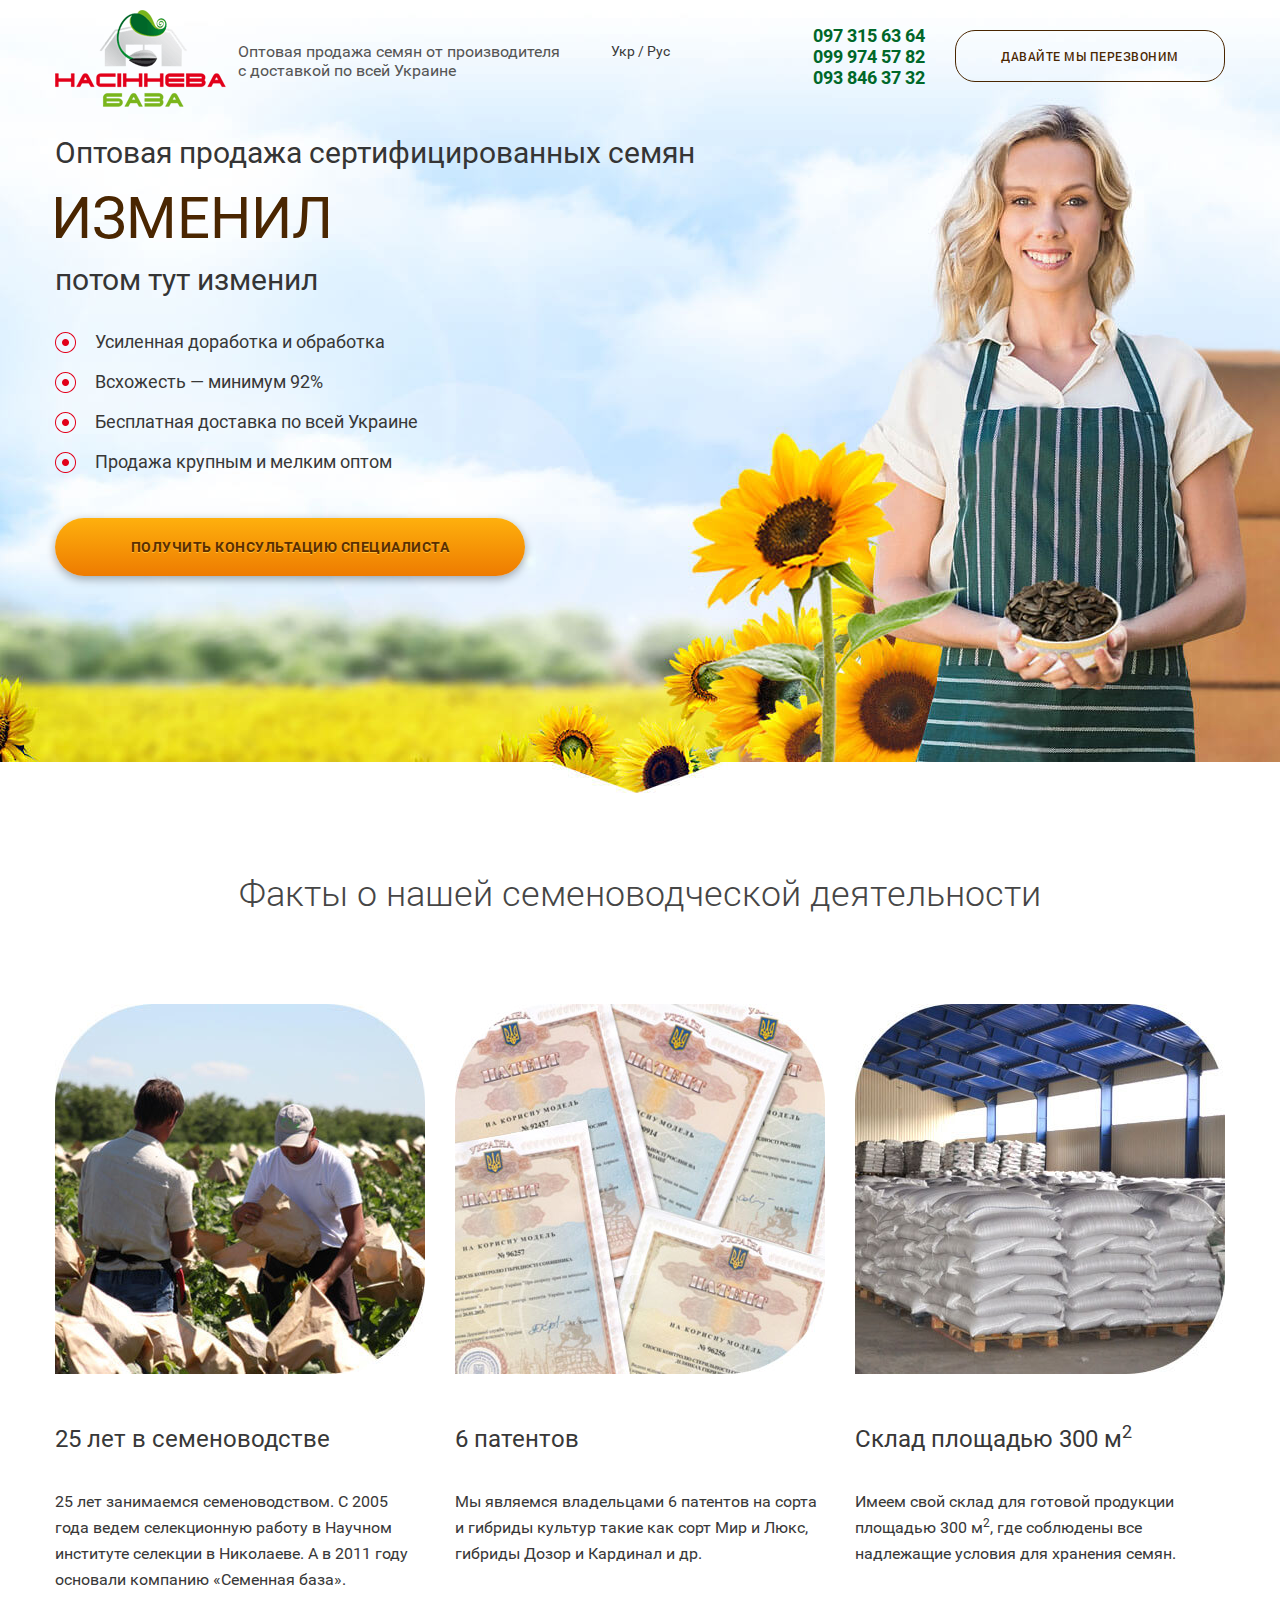
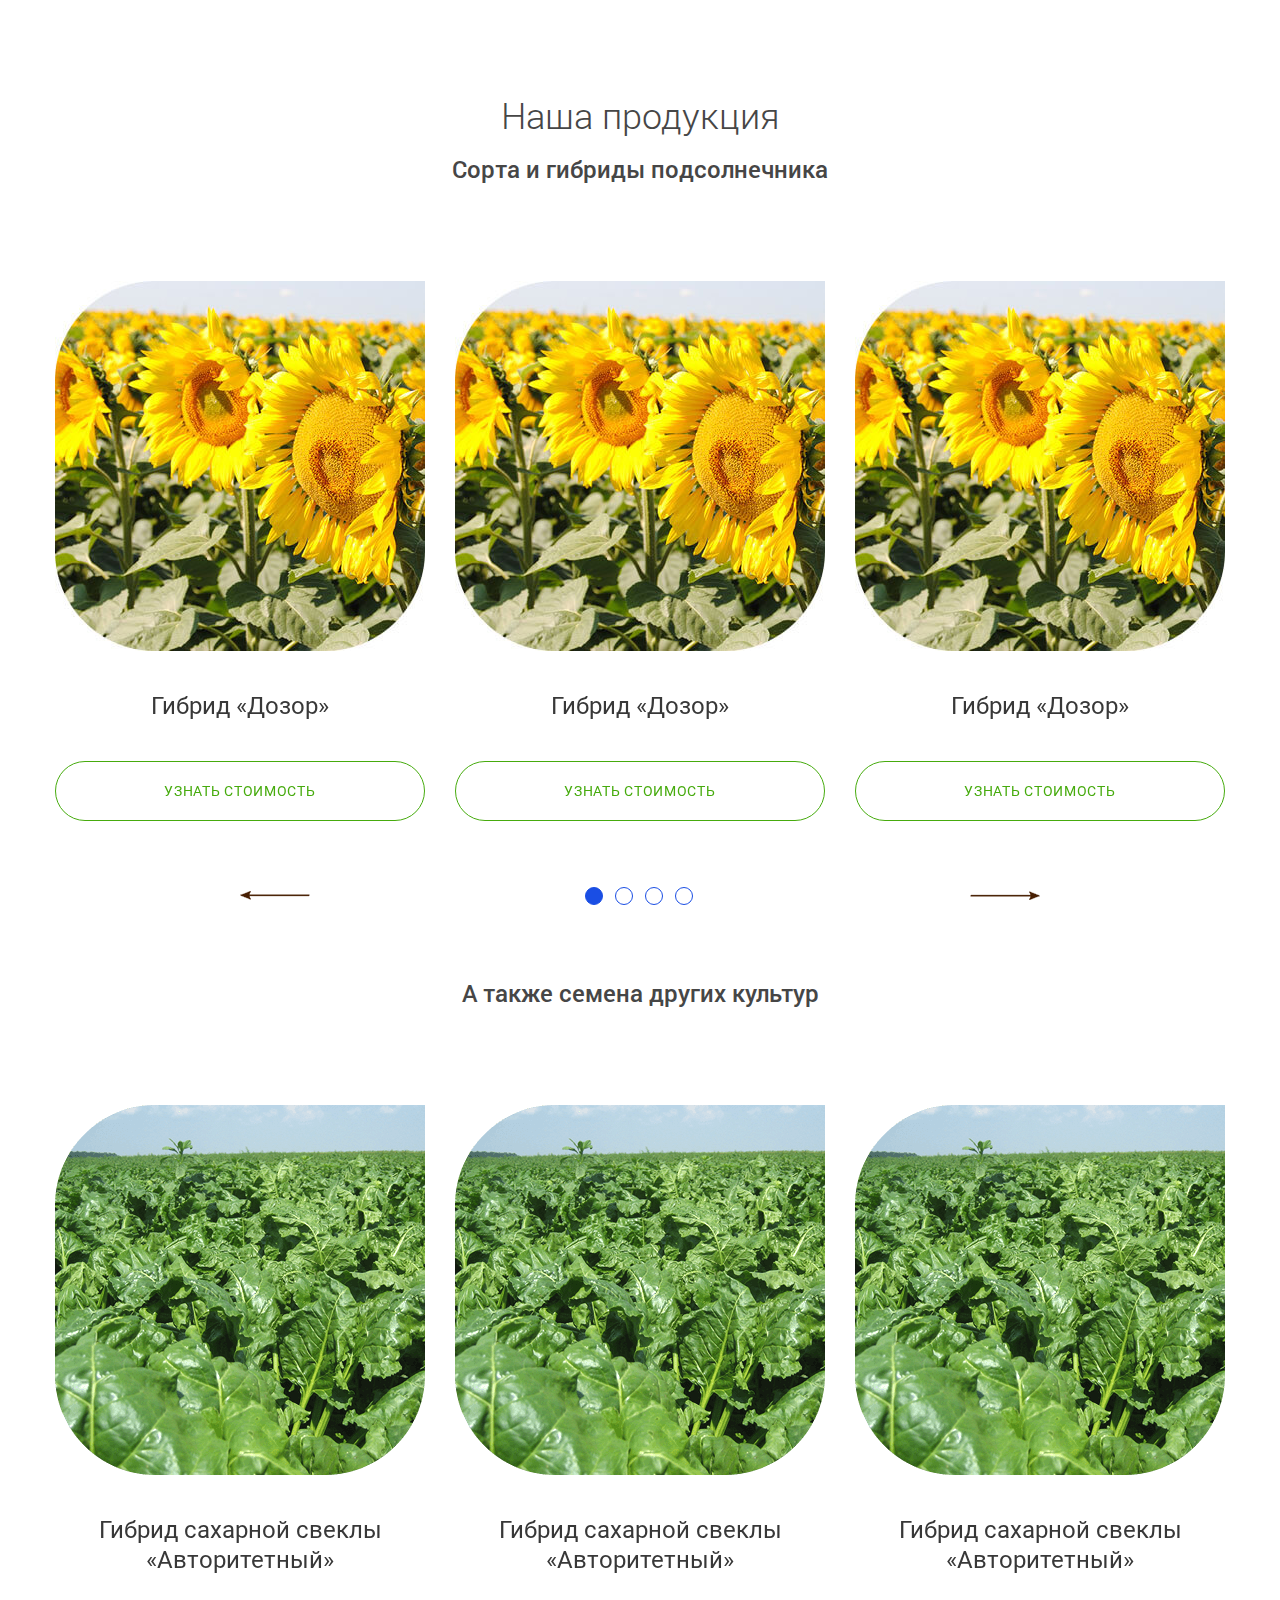
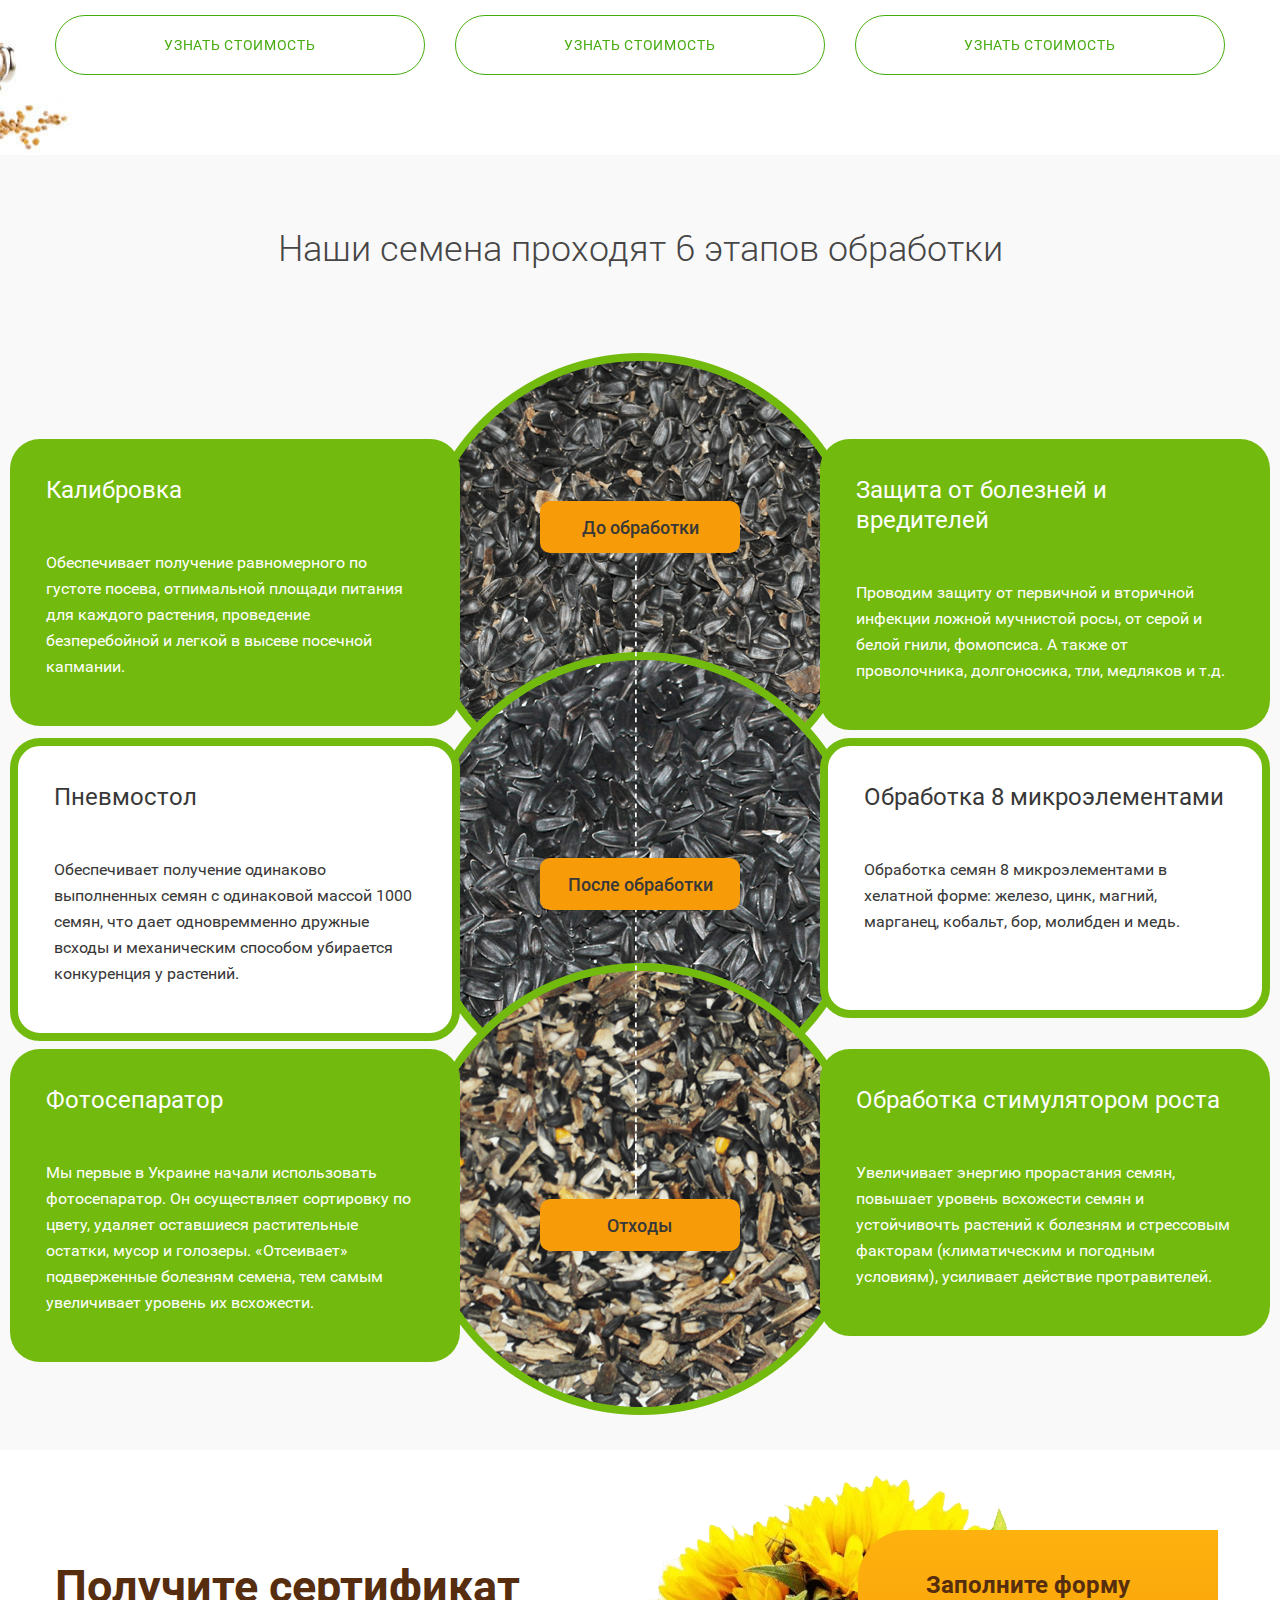
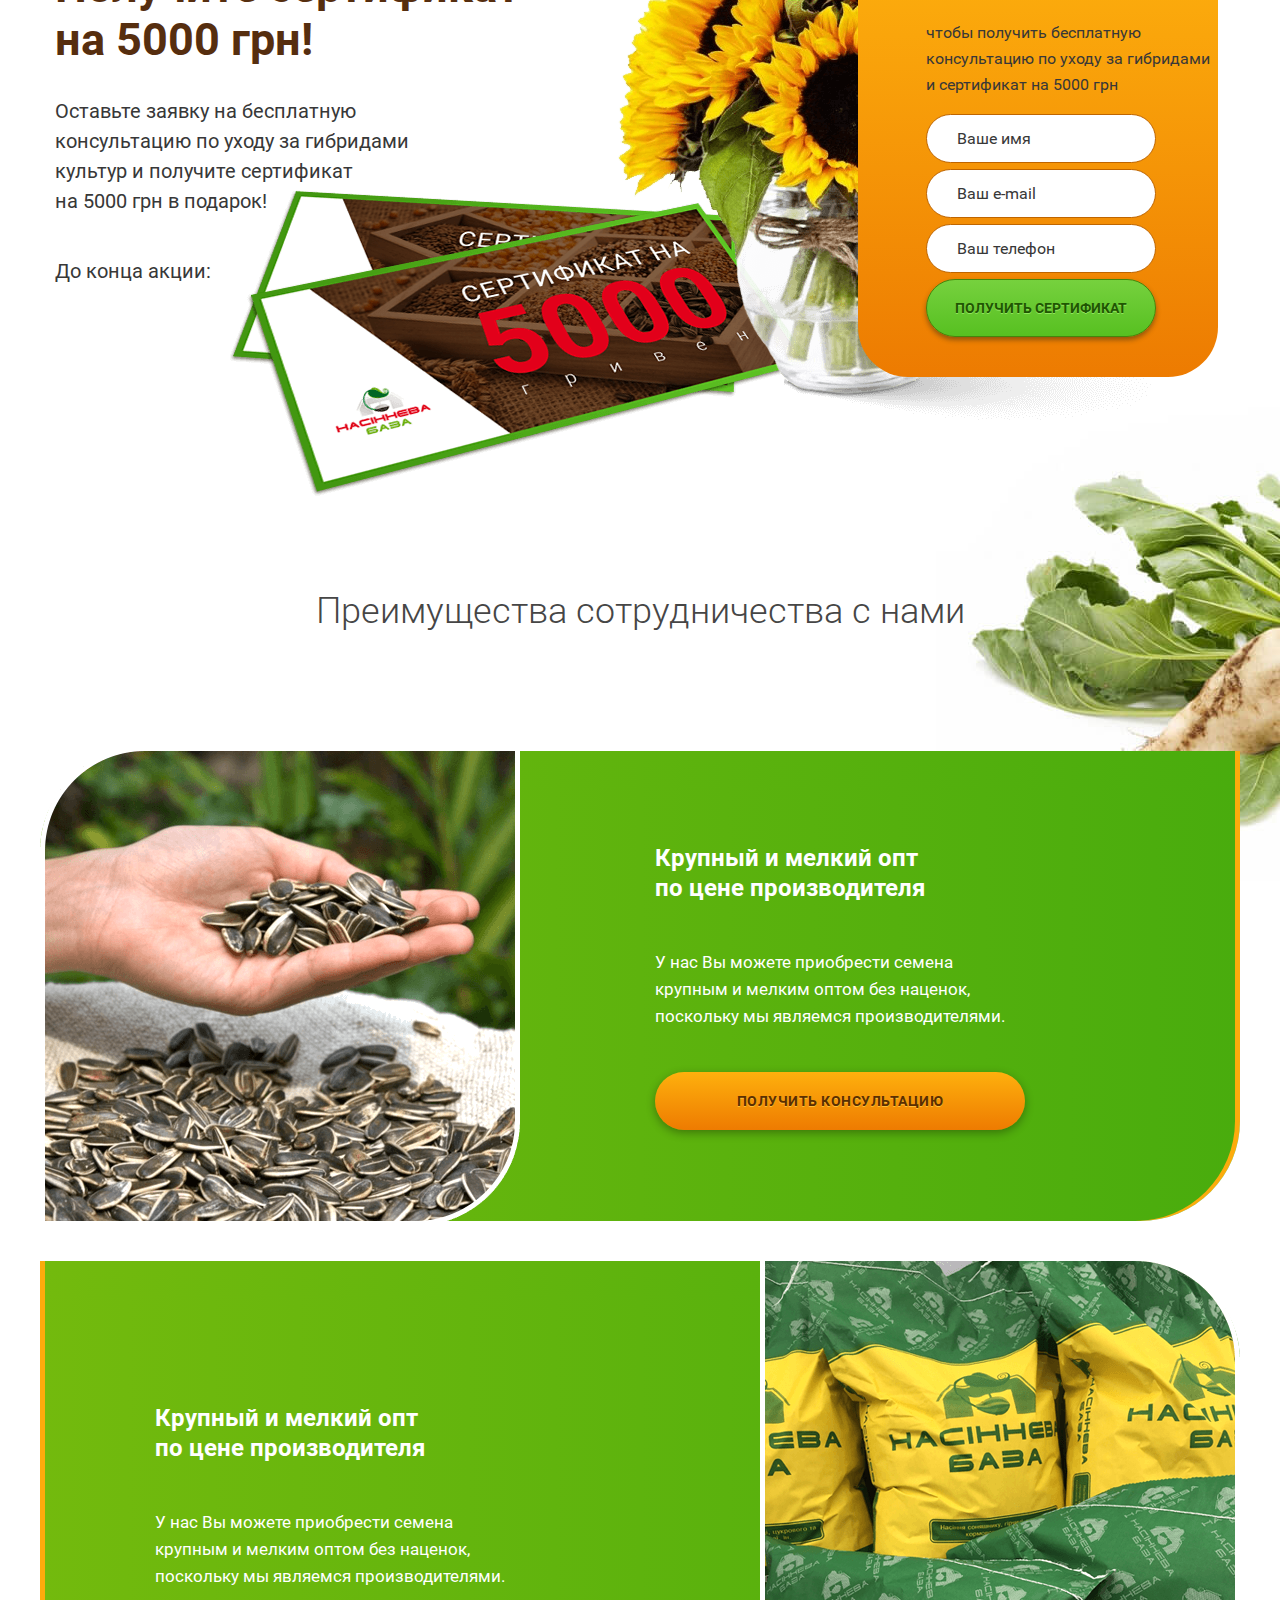
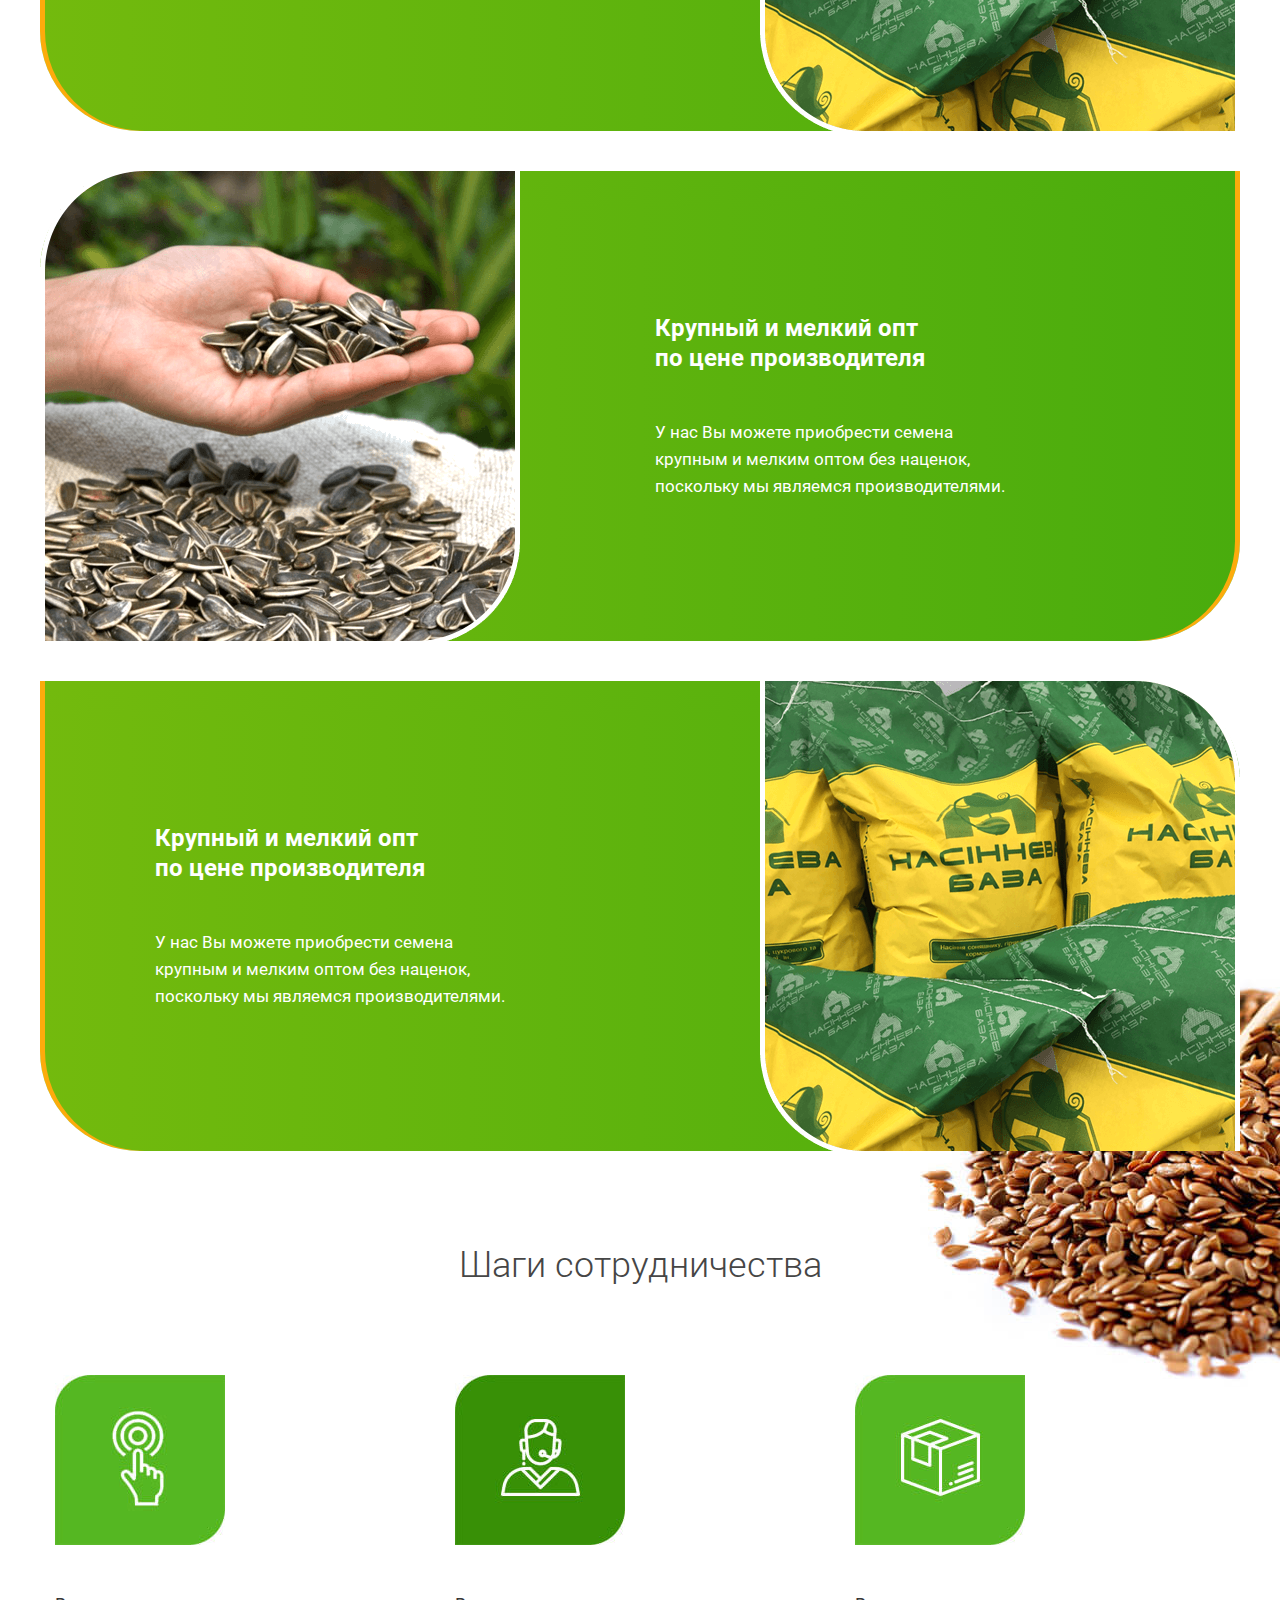
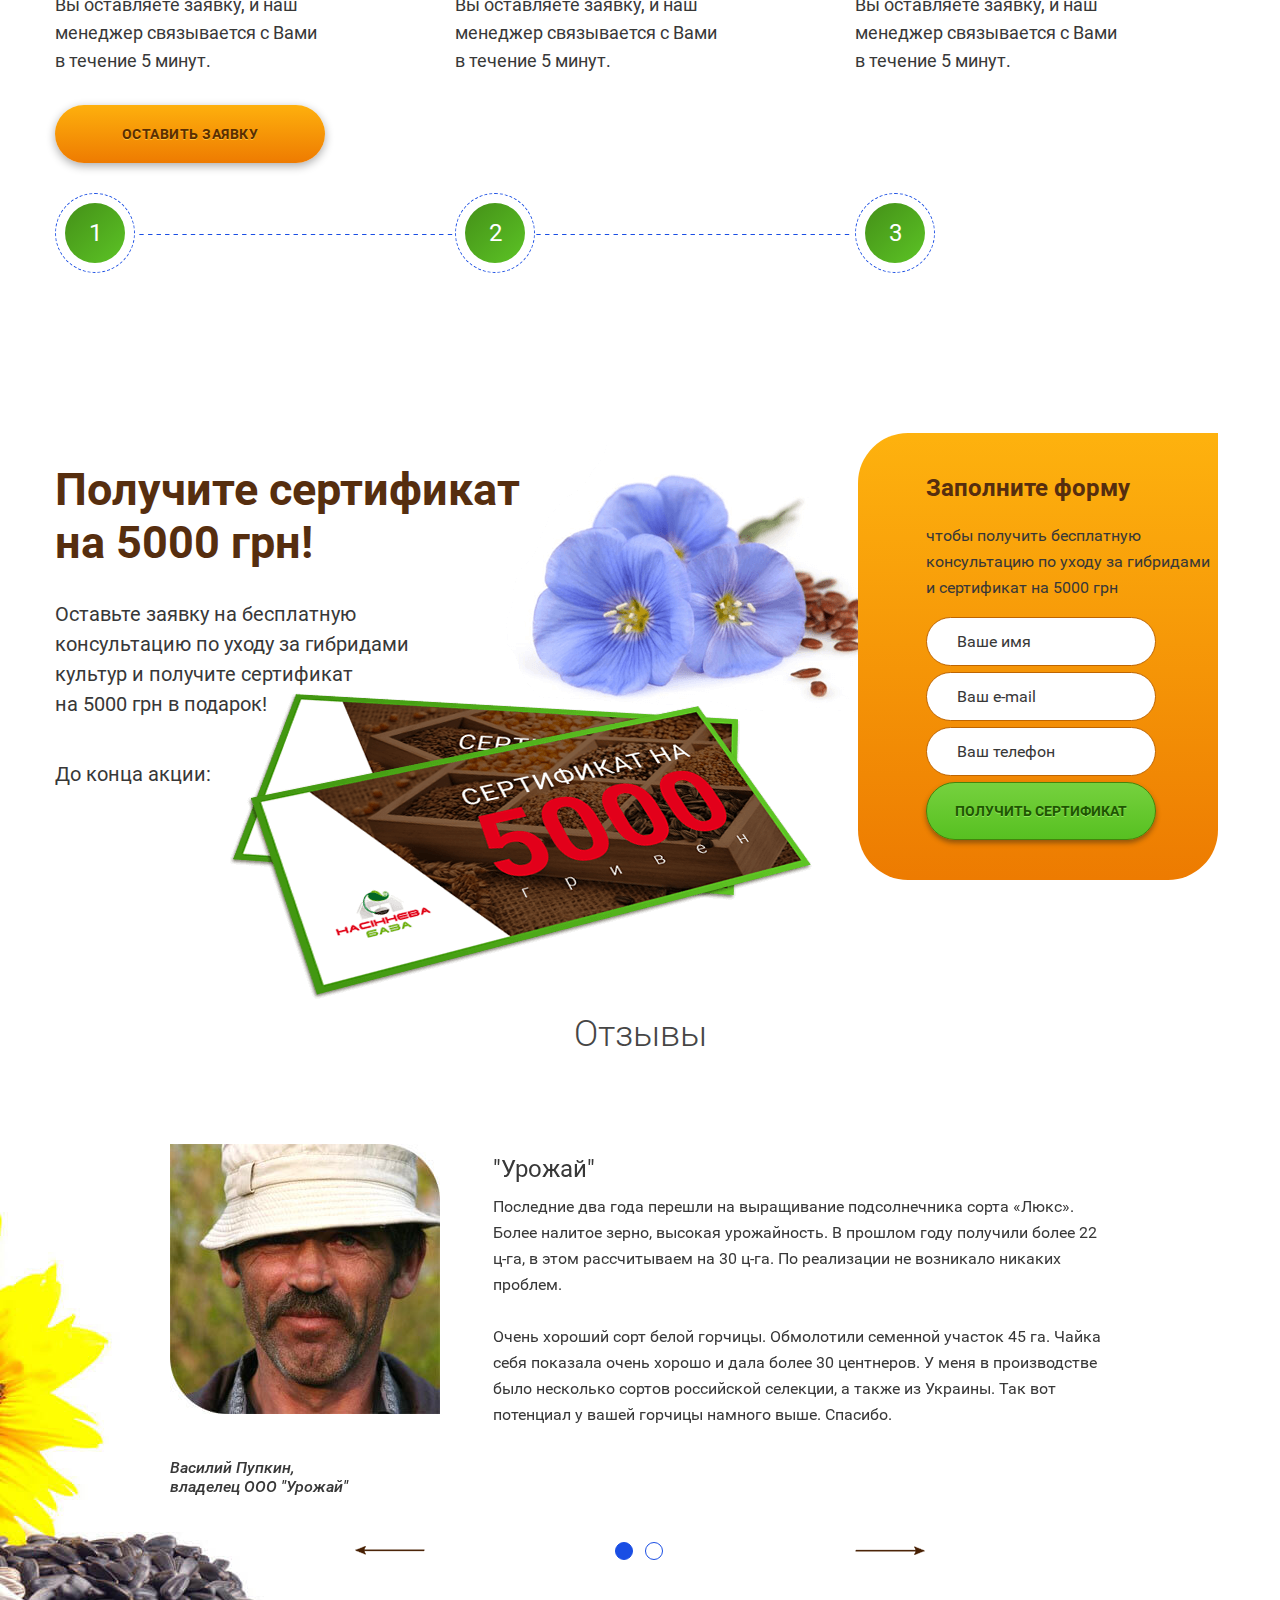
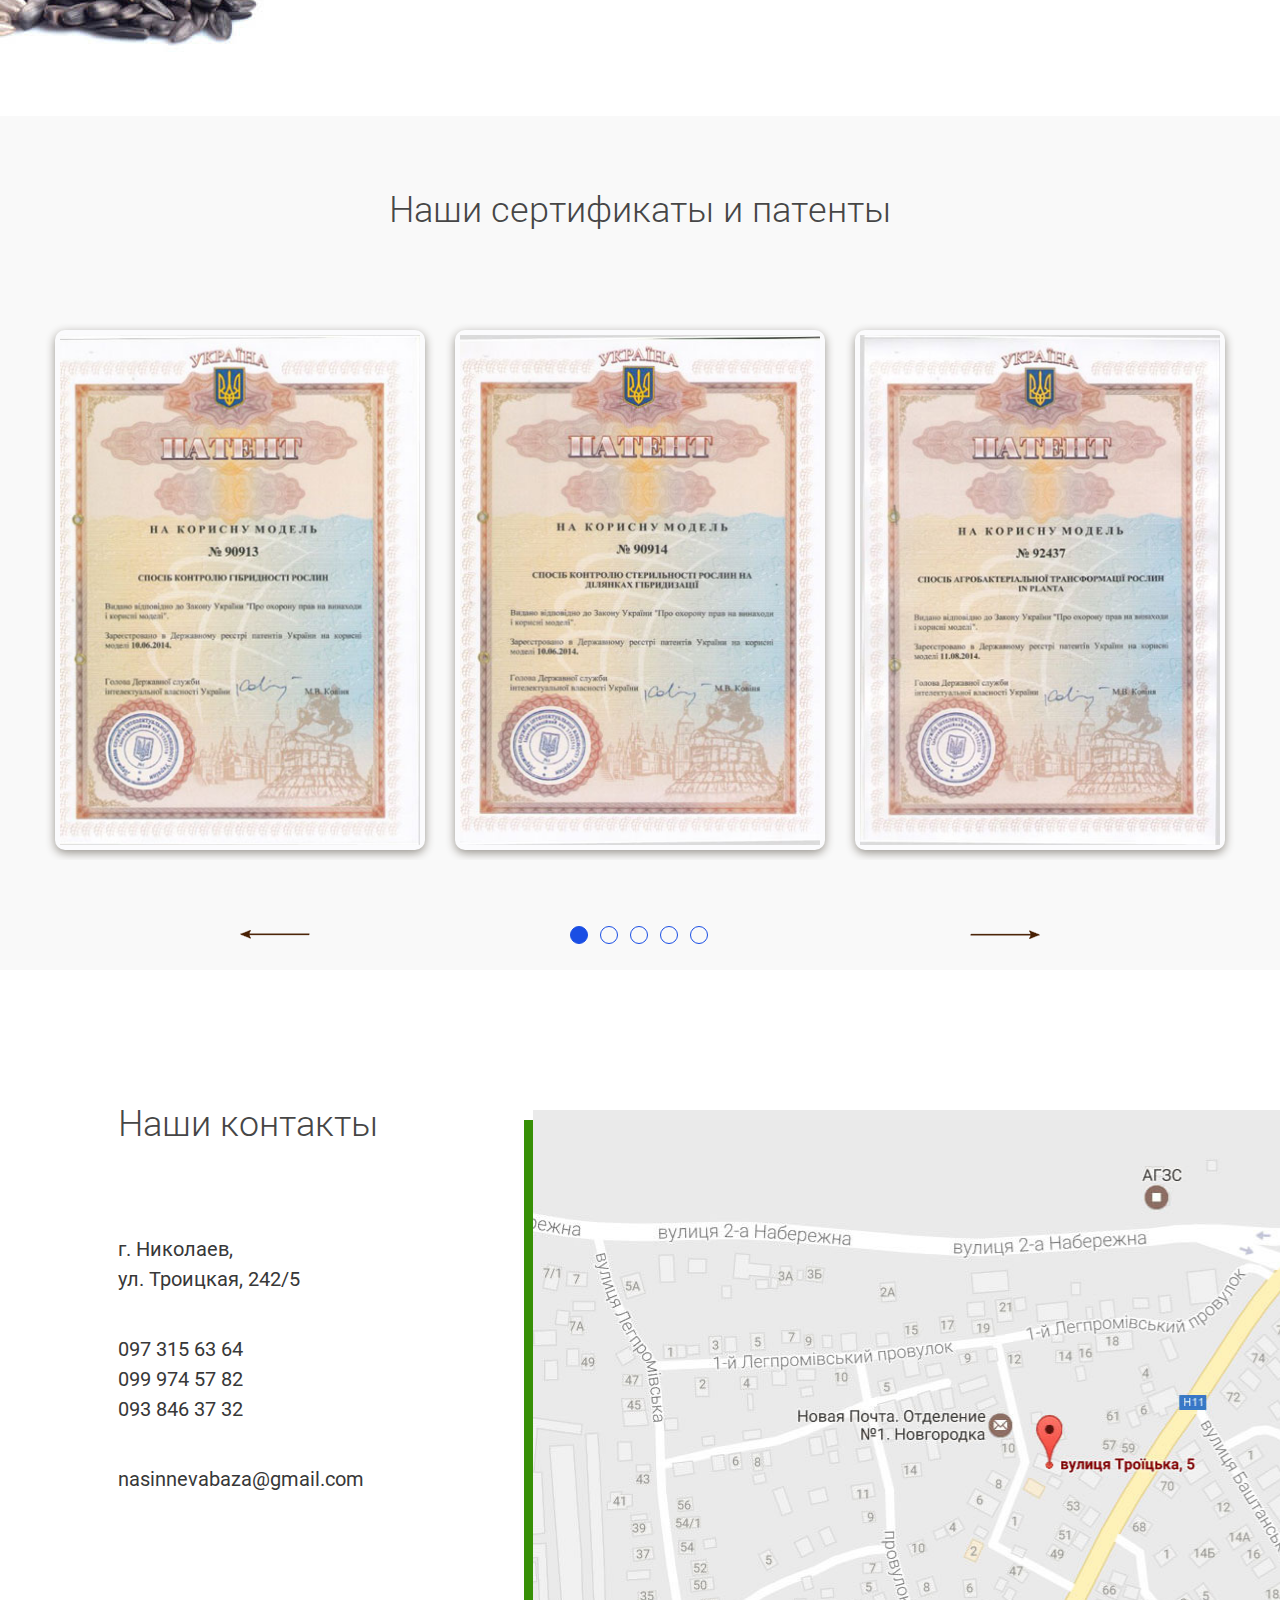
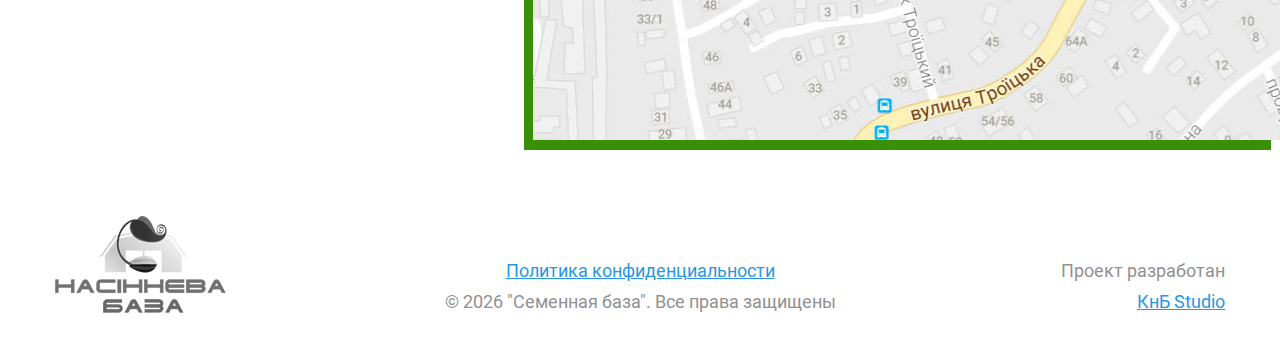
==== commit f4bc9877: "second" ====
--- a/index.html
+++ b/index.html
@@ -90,7 +90,7 @@
 				<div class="col-xs-12 col-md-9 col-lg-9">
 					<h2>Оптовая продажа сертифицированных семян</h2>
 					<h1>Изменил</h1>
-					<h3>от официальных представителей института селекции</h3>
+					<h3>потом тут изменил</h3>
 					<ul>
 						<li>Усиленная доработка и обработка</li>
 						<li>Всхожесть — минимум 92%</li>
